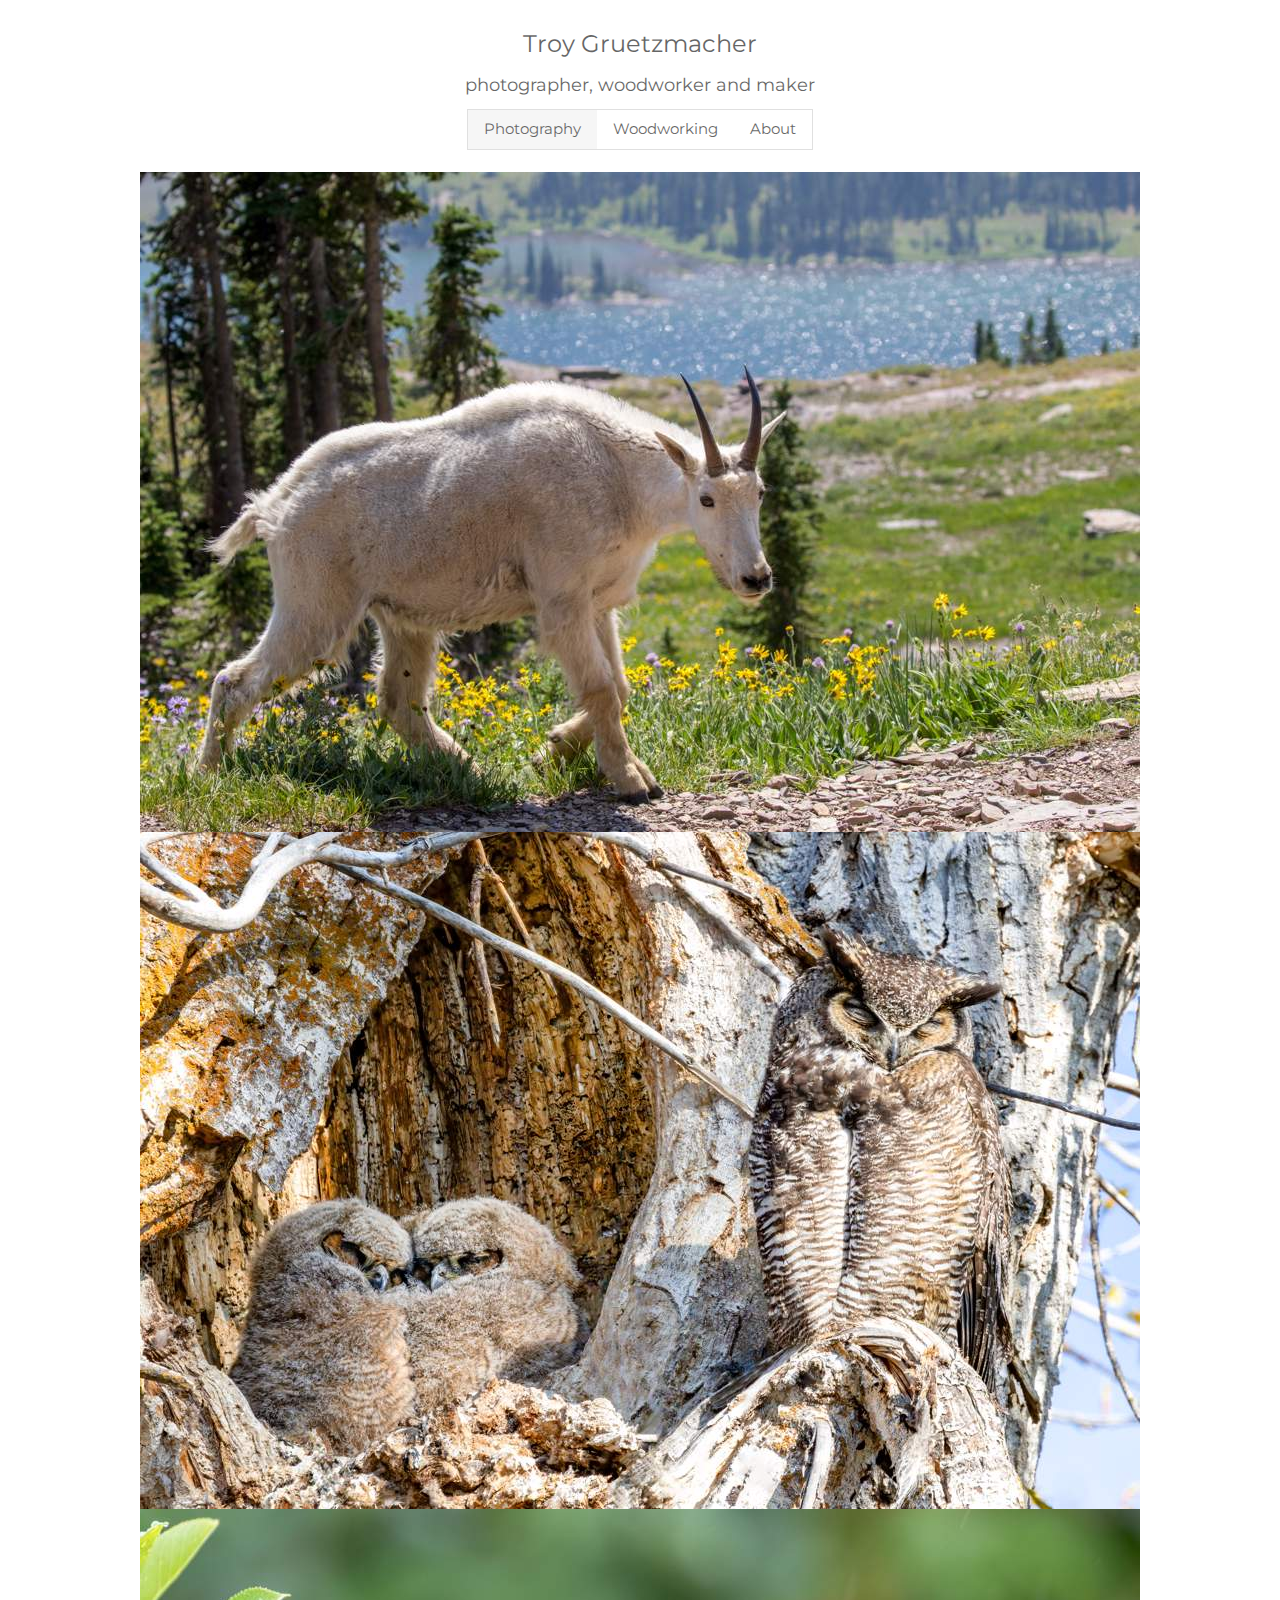
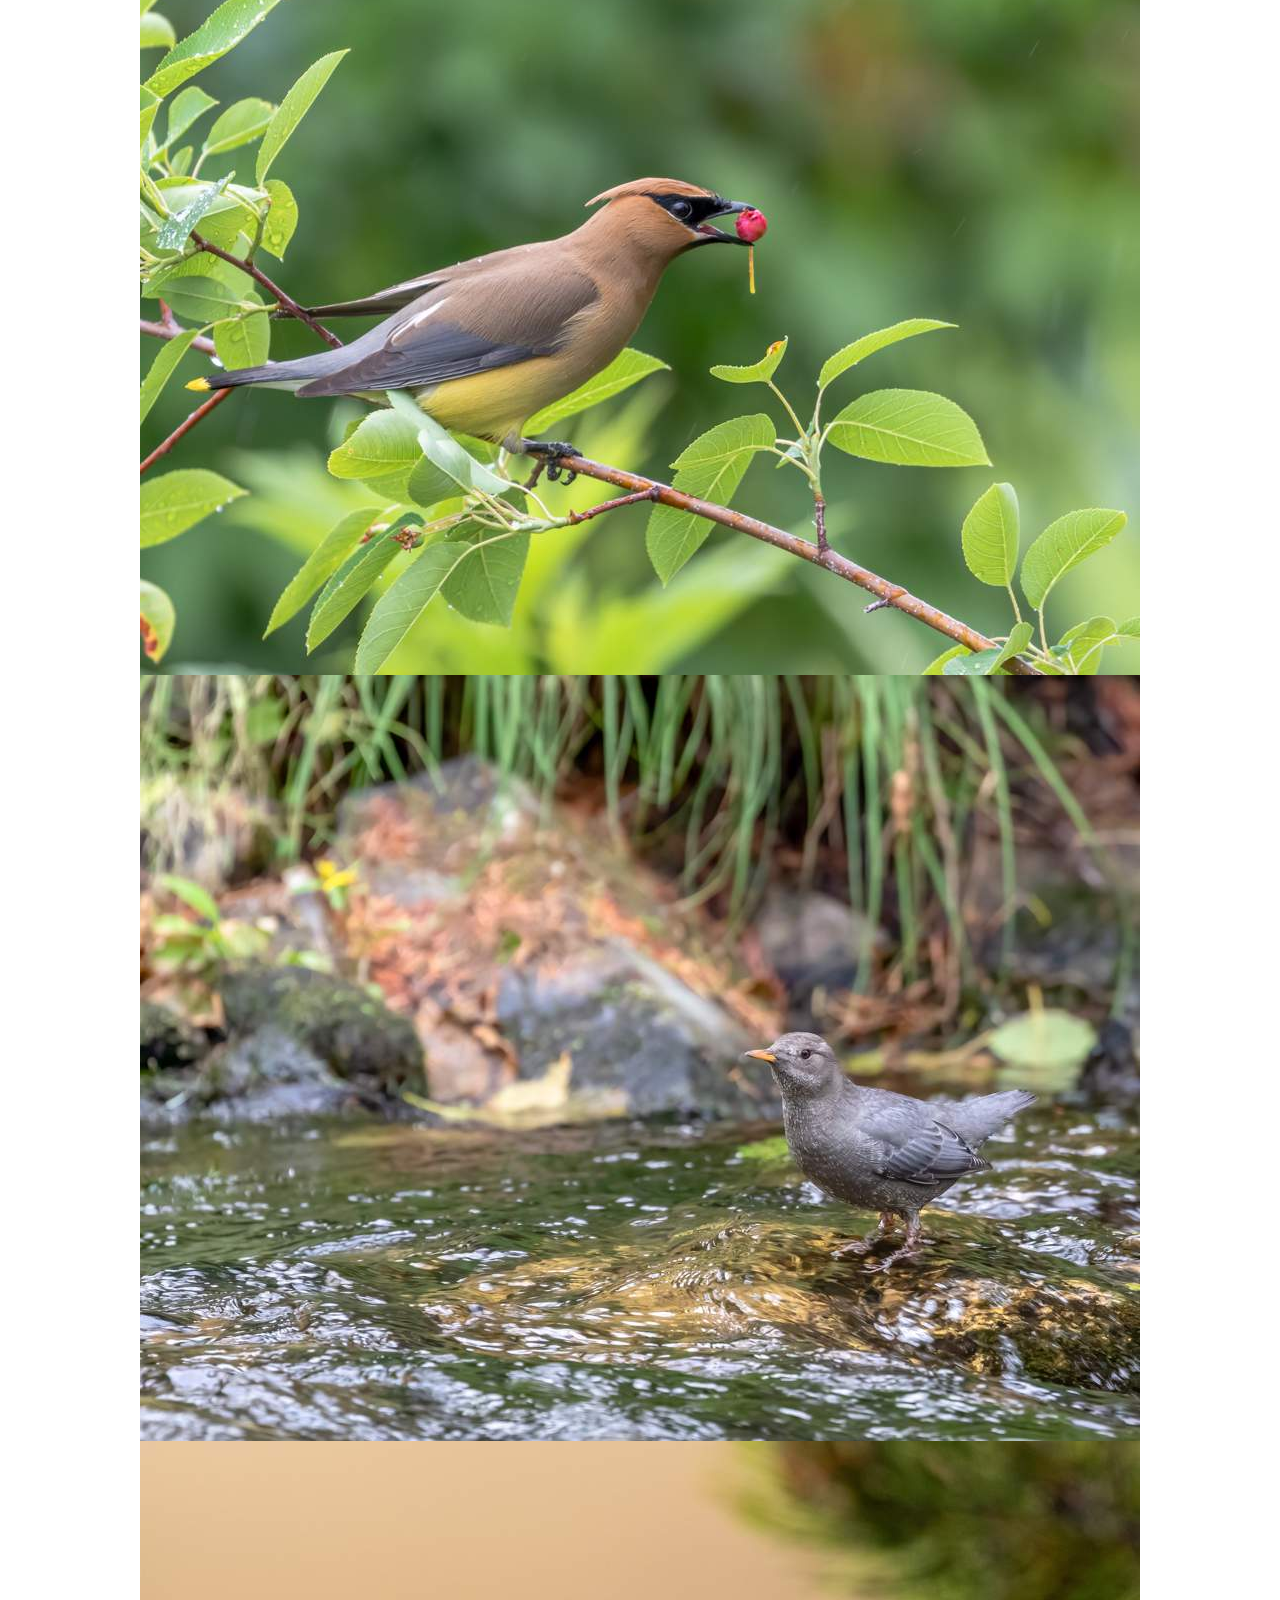
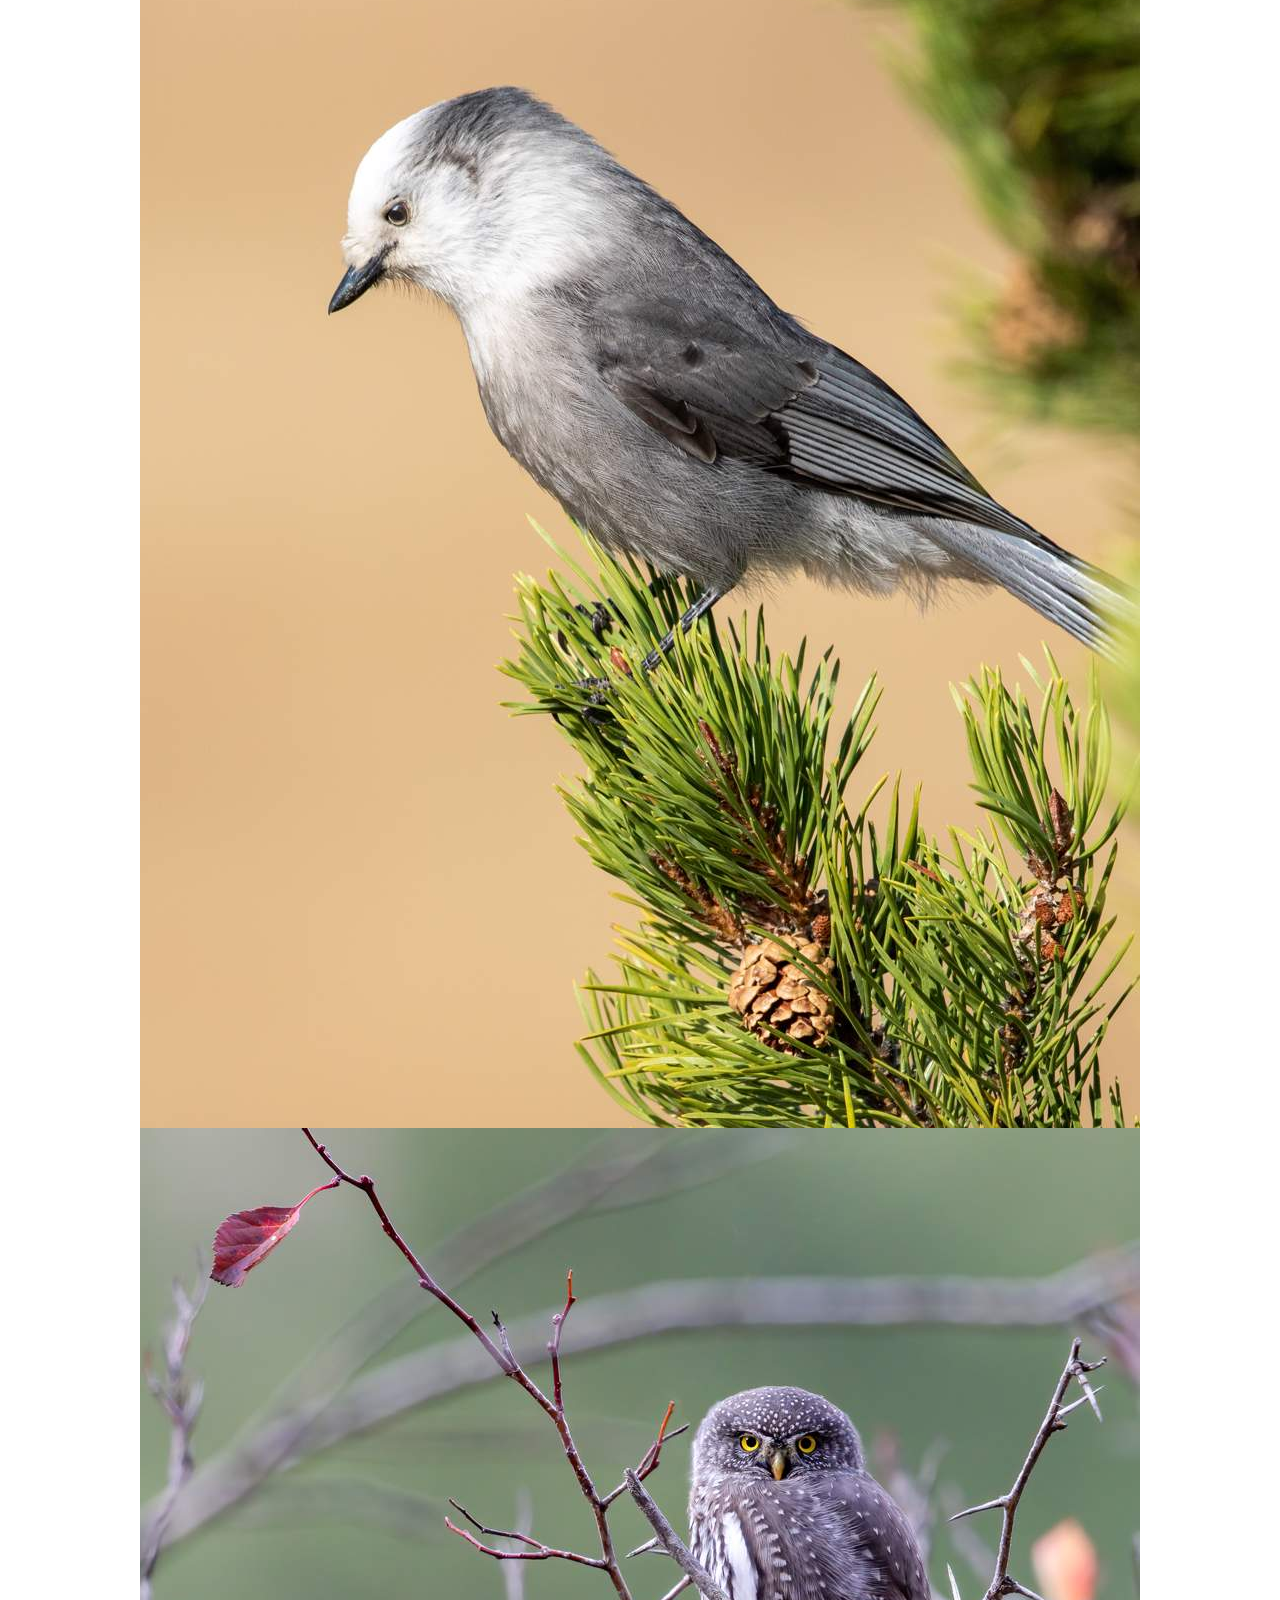
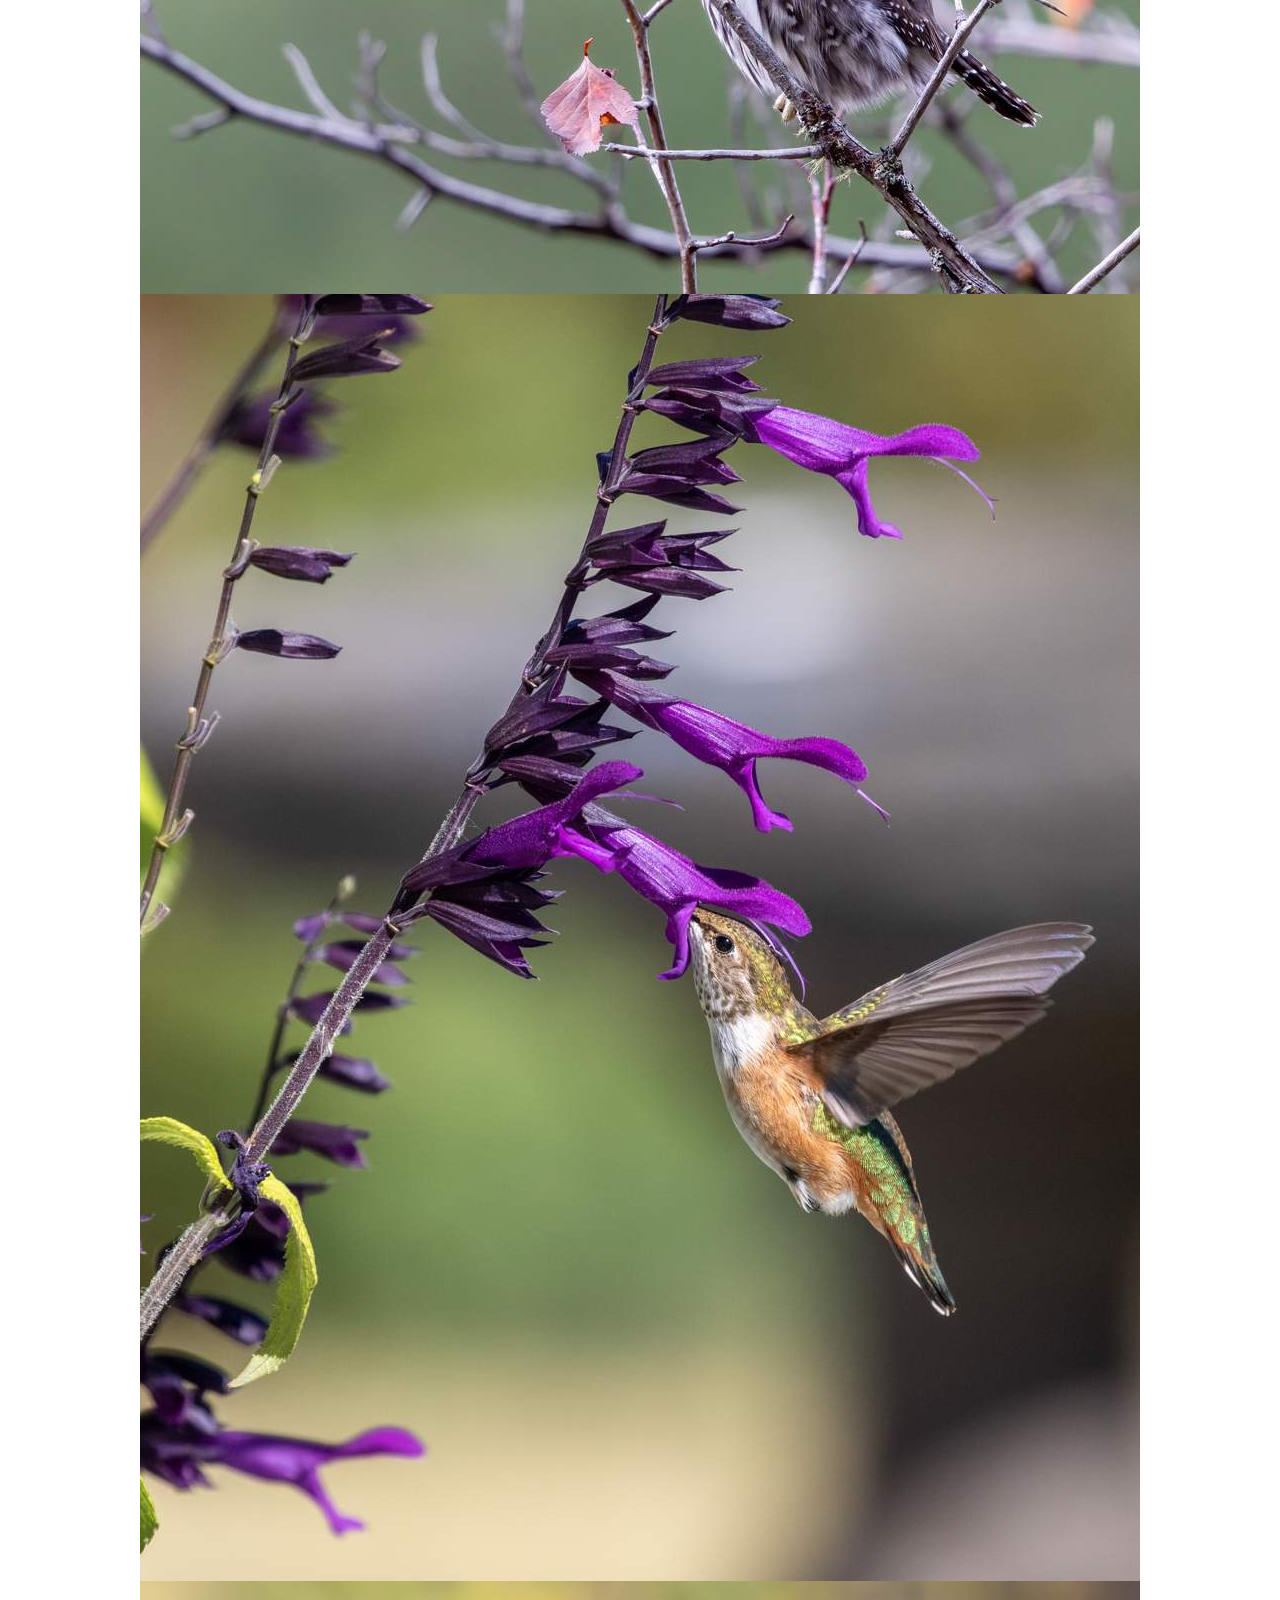
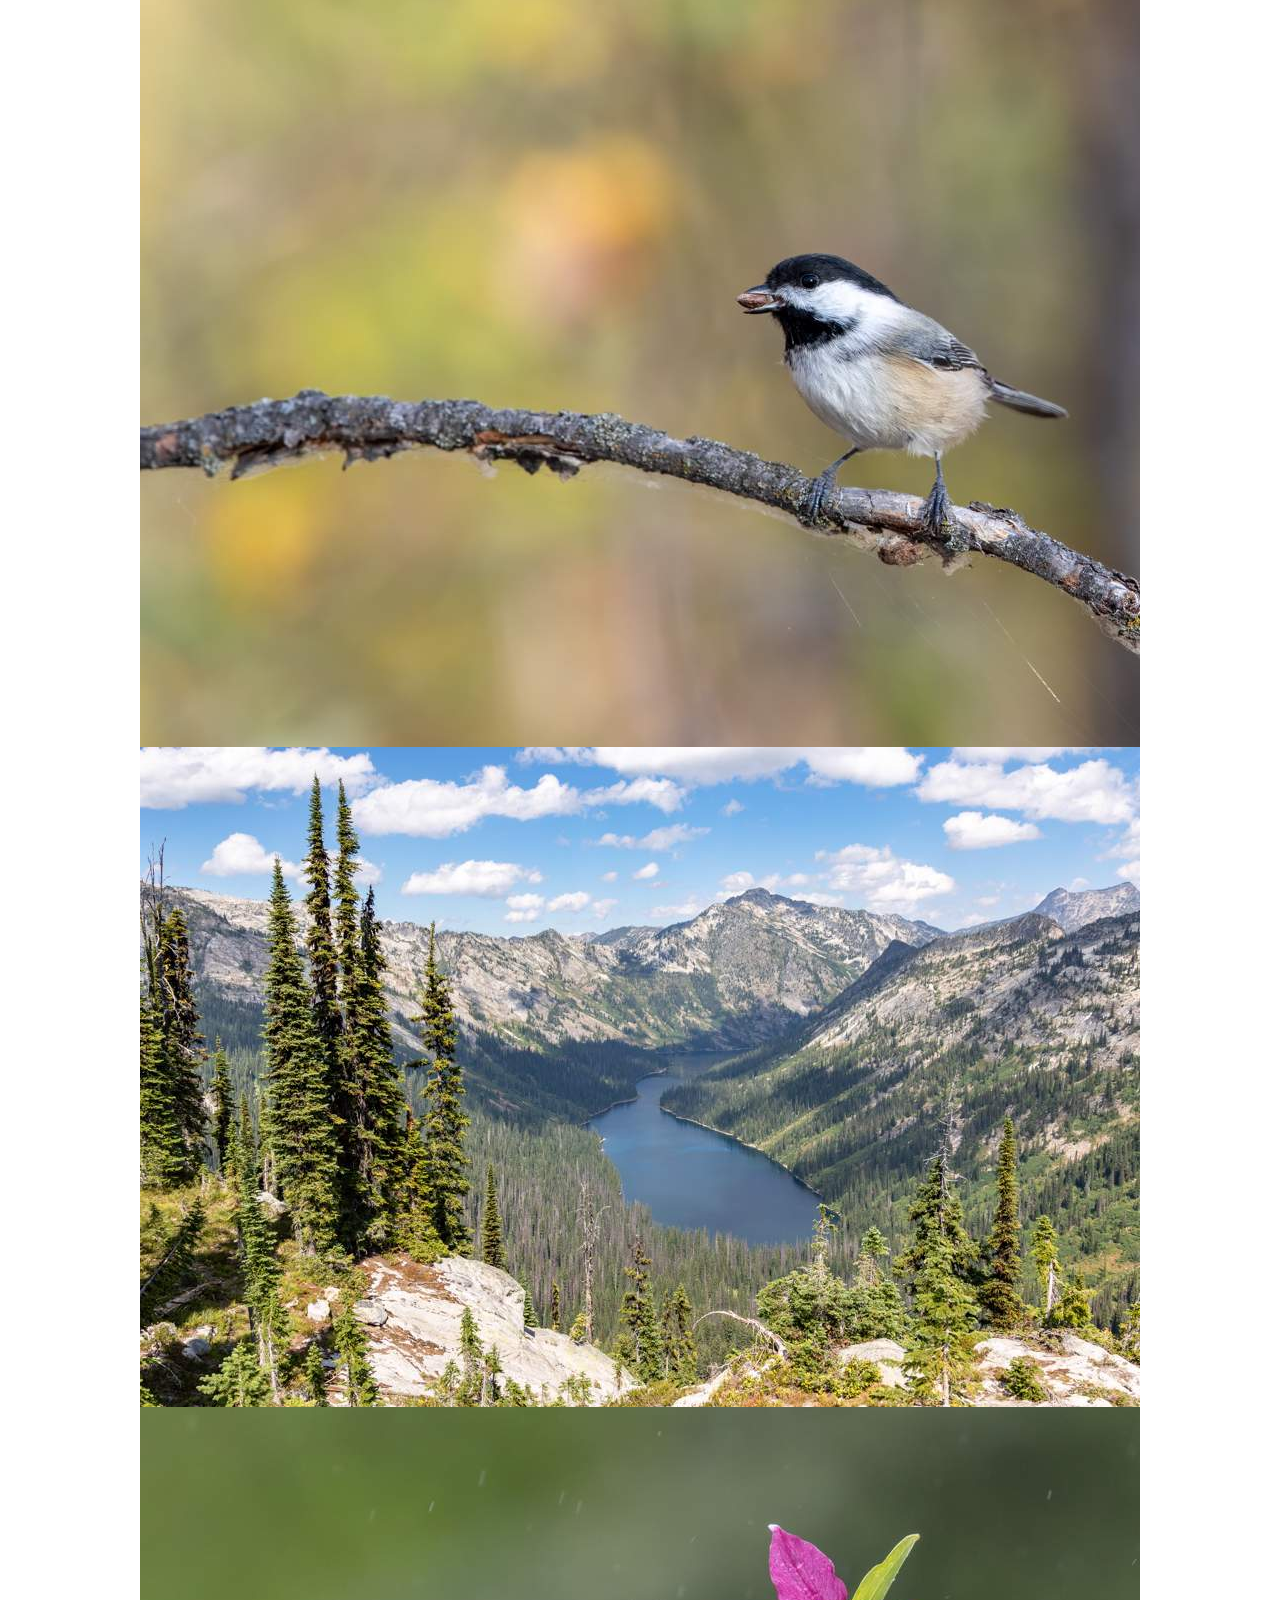
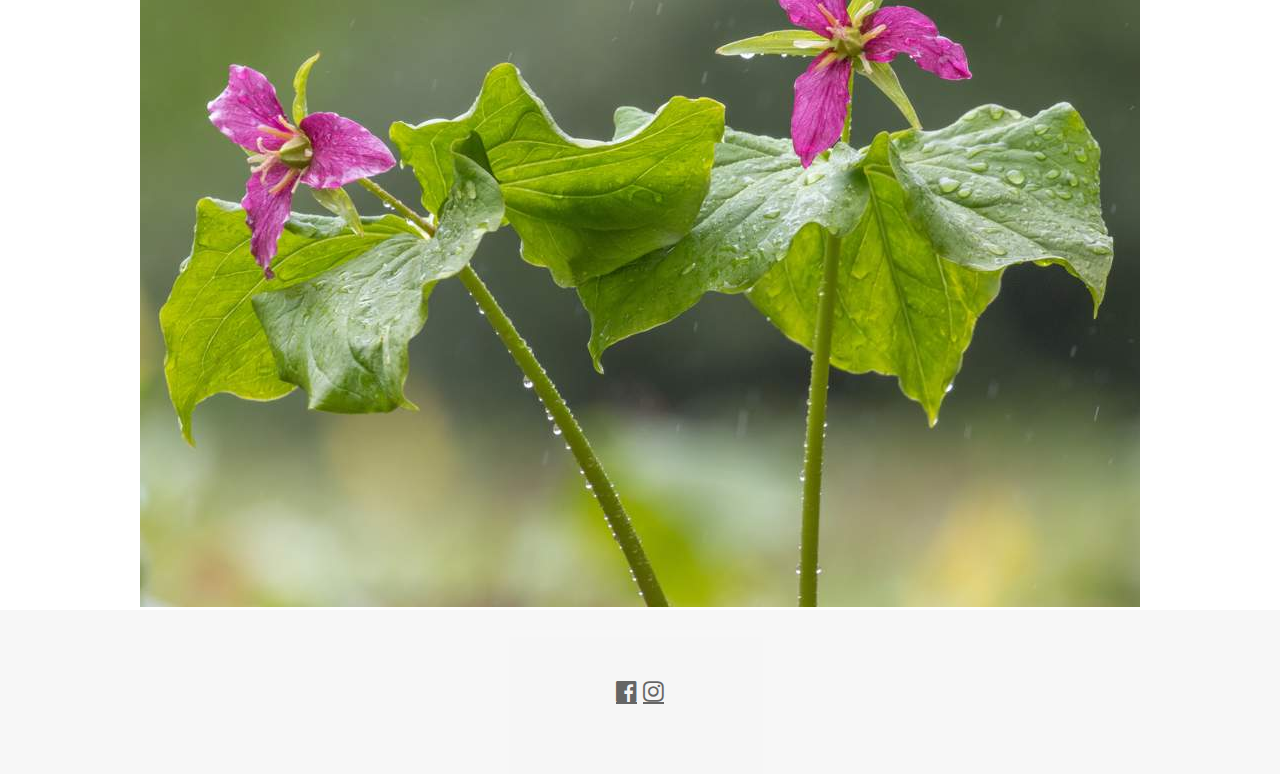
==== www/index.html @ 9f4cc762 "updated" ====
<!DOCTYPE html>
<html>
<script src="jquery-3.3.1.min.js"></script>  
<script>
    $(document).ready(function(){
        $("#header").load("header.html");
        $("#footer").load("footer.html");
    });
</script>

<div id = "header">
</div>
    
<body>

<!-- !PAGE CONTENT! -->
<div class="w3-content" style="max-width:1000px">

<div class="my-gallery" itemscope itemtype="http://schema.org/ImageGallery">
<!-- Photo Grid -->
<a href="Images\Portfolio\portfolio-1.jpg" itemprop="contentUrl" data-size="1500x1000">
 <img src="Images\Portfolio\Thumbnails\portfolio-1.jpg" itemprop="thumbnail" alt="Image description" style = "width:100% "/>
</a>
<a href="Images\Portfolio\portfolio-2.jpg" itemprop="contentUrl" data-size="1500x1026">
 <img src="Images\Portfolio\Thumbnails\portfolio-2.jpg" itemprop="thumbnail" alt="Image description" style = "width:100% "/>
</a>
<a href="Images\Portfolio\portfolio-3.jpg" itemprop="contentUrl" data-size="1500x1159">
 <img src="Images\Portfolio\Thumbnails\portfolio-3.jpg" itemprop="thumbnail" alt="Image description" style = "width:100% "/>
</a>
<a href="Images\Portfolio\portfolio-4.jpg" itemprop="contentUrl" data-size="1500x1159">
 <img src="Images\Portfolio\Thumbnails\portfolio-4.jpg" itemprop="thumbnail" alt="Image description" style = "width:100% "/>
</a>
<a href="Images\Portfolio\portfolio-5.jpg" itemprop="contentUrl" data-size="1500x1941">
 <img src="Images\Portfolio\Thumbnails\portfolio-5.jpg" itemprop="thumbnail" alt="Image description" style = "width:100% "/>
</a>
<a href="Images\Portfolio\portfolio-6.jpg" itemprop="contentUrl" data-size="1500x1159">
 <img src="Images\Portfolio\Thumbnails\portfolio-6.jpg" itemprop="thumbnail" alt="Image description" style = "width:100% "/>
</a>
<a href="Images\Portfolio\portfolio-7.jpg" itemprop="contentUrl" data-size="1500x1941">
 <img src="Images\Portfolio\Thumbnails\portfolio-7.jpg" itemprop="thumbnail" alt="Image description" style = "width:100% "/>
</a>
<a href="Images\Portfolio\portfolio-8.jpg" itemprop="contentUrl" data-size="1500x1159">
 <img src="Images\Portfolio\Thumbnails\portfolio-8.jpg" itemprop="thumbnail" alt="Image description" style = "width:100% "/>
</a>
<a href="Images\Portfolio\portfolio-9.jpg" itemprop="contentUrl" data-size="1500x1000">
 <img src="Images\Portfolio\Thumbnails\portfolio-9.jpg" itemprop="thumbnail" alt="Image description" style = "width:100% "/>
</a>
<a href="Images\Portfolio\portfolio-10.jpg" itemprop="contentUrl" data-size="1500x1200">
 <img src="Images\Portfolio\Thumbnails\portfolio-10.jpg" itemprop="thumbnail" alt="Image description" style = "width:100% "/>
</a>


</div>
<!-- Root element of PhotoSwipe. Must have class pswp. -->
<div class="pswp" tabindex="-1" role="dialog" aria-hidden="true">

    <!-- Background of PhotoSwipe. 
         It's a separate element as animating opacity is faster than rgba(). -->
    <div class="pswp__bg"></div>

    <!-- Slides wrapper with overflow:hidden. -->
    <div class="pswp__scroll-wrap">

        <!-- Container that holds slides. 
            PhotoSwipe keeps only 3 of them in the DOM to save memory.
            Don't modify these 3 pswp__item elements, data is added later on. -->
        <div class="pswp__container">
            <div class="pswp__item"></div>
            <div class="pswp__item"></div>
            <div class="pswp__item"></div>
        </div>

        <!-- Default (PhotoSwipeUI_Default) interface on top of sliding area. Can be changed. -->
        <div class="pswp__ui pswp__ui--hidden">

            <div class="pswp__top-bar">

                <!--  Controls are self-explanatory. Order can be changed. -->

                <div class="pswp__counter"></div>

                <button class="pswp__button pswp__button--close" title="Close (Esc)"></button>

                <button class="pswp__button pswp__button--fs" title="Toggle fullscreen"></button>

                <button class="pswp__button pswp__button--zoom" title="Zoom in/out"></button>

                <!-- Preloader demo https://codepen.io/dimsemenov/pen/yyBWoR -->
                <!-- element will get class pswp__preloader--active when preloader is running -->
                <div class="pswp__preloader">
                    <div class="pswp__preloader__icn">
                      <div class="pswp__preloader__cut">
                        <div class="pswp__preloader__donut"></div>
                      </div>
                    </div>
                </div>
            </div>

            <div class="pswp__share-modal pswp__share-modal--hidden pswp__single-tap">
                <div class="pswp__share-tooltip"></div> 
            </div>

            <button class="pswp__button pswp__button--arrow--left" title="Previous (arrow left)">
            </button>

            <button class="pswp__button pswp__button--arrow--right" title="Next (arrow right)">
            </button>

            <div class="pswp__caption">
                <div class="pswp__caption__center"></div>
            </div>

        </div>

    </div>

</div>

<!-- End Page Content -->
</div>
<script src="photoswipe.js"></script>  

<!-- Footer -->
<div id="footer">
</div>


</body>
</html>
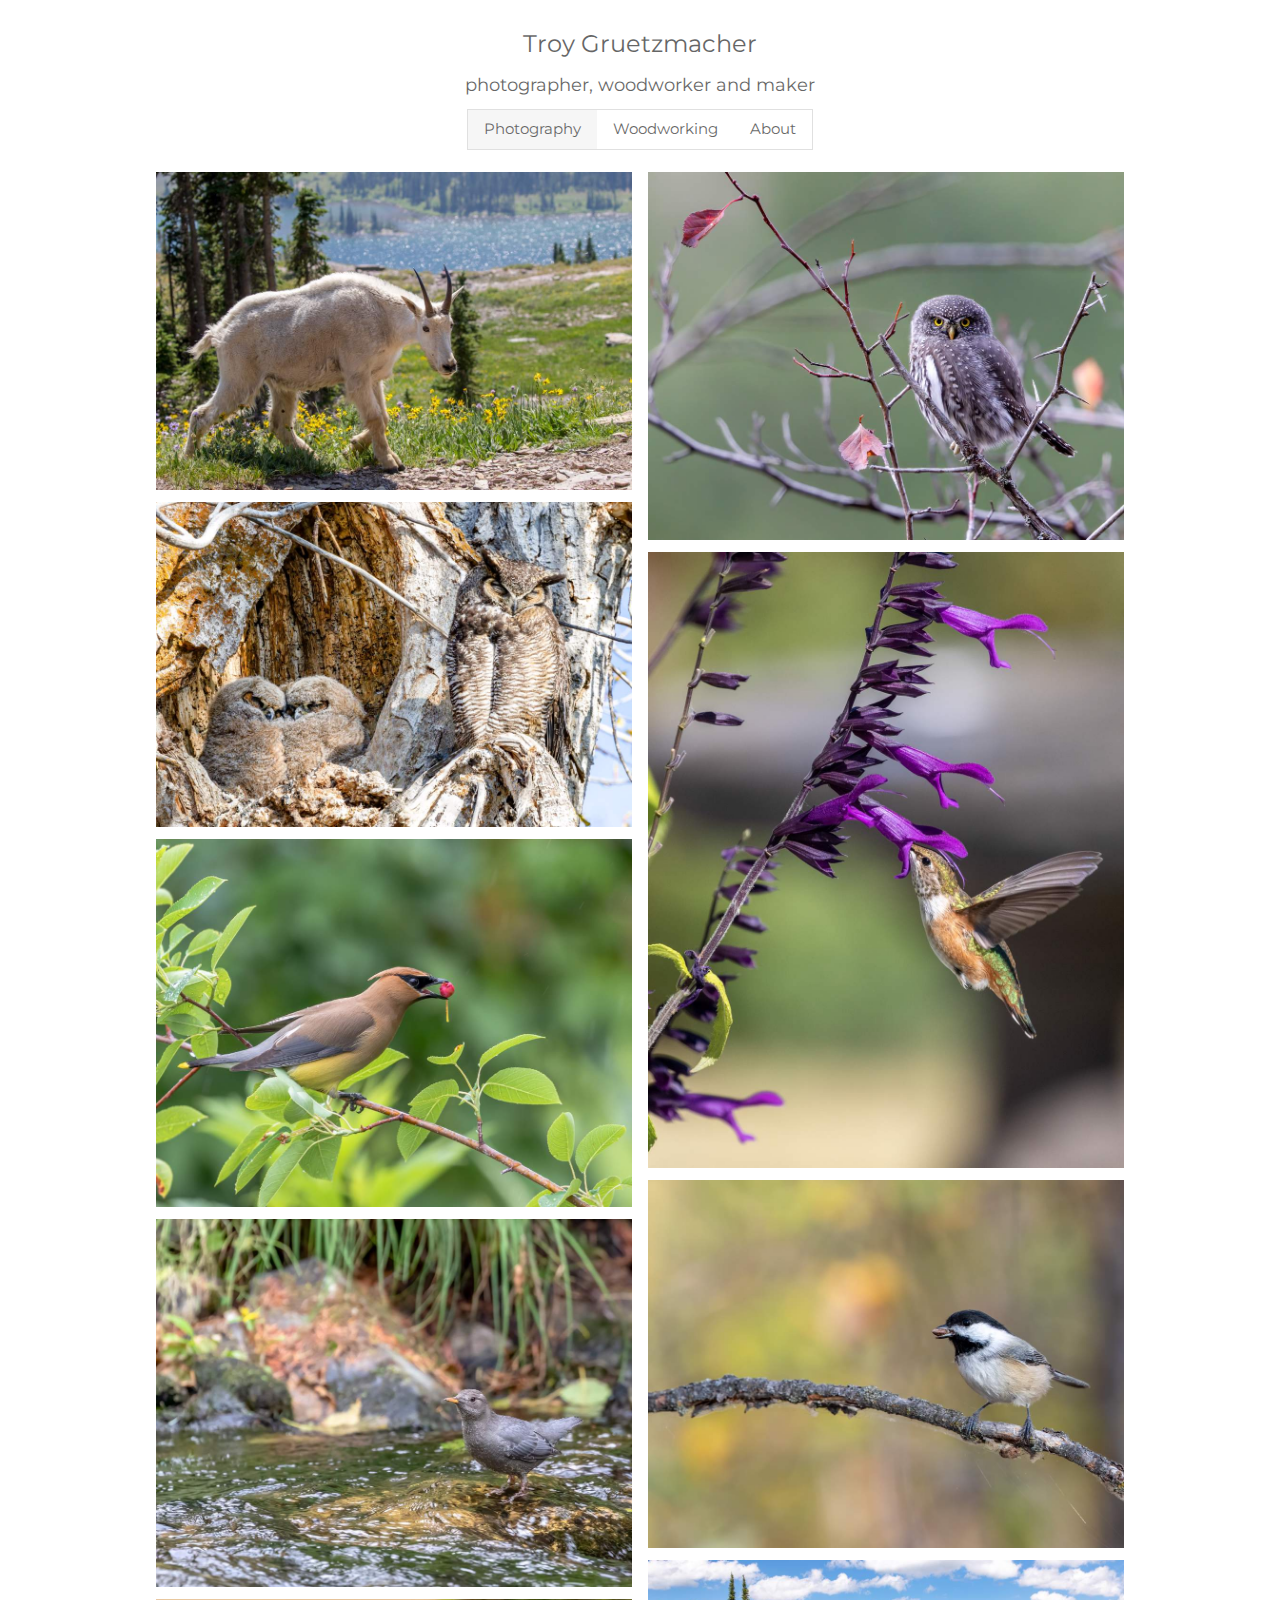
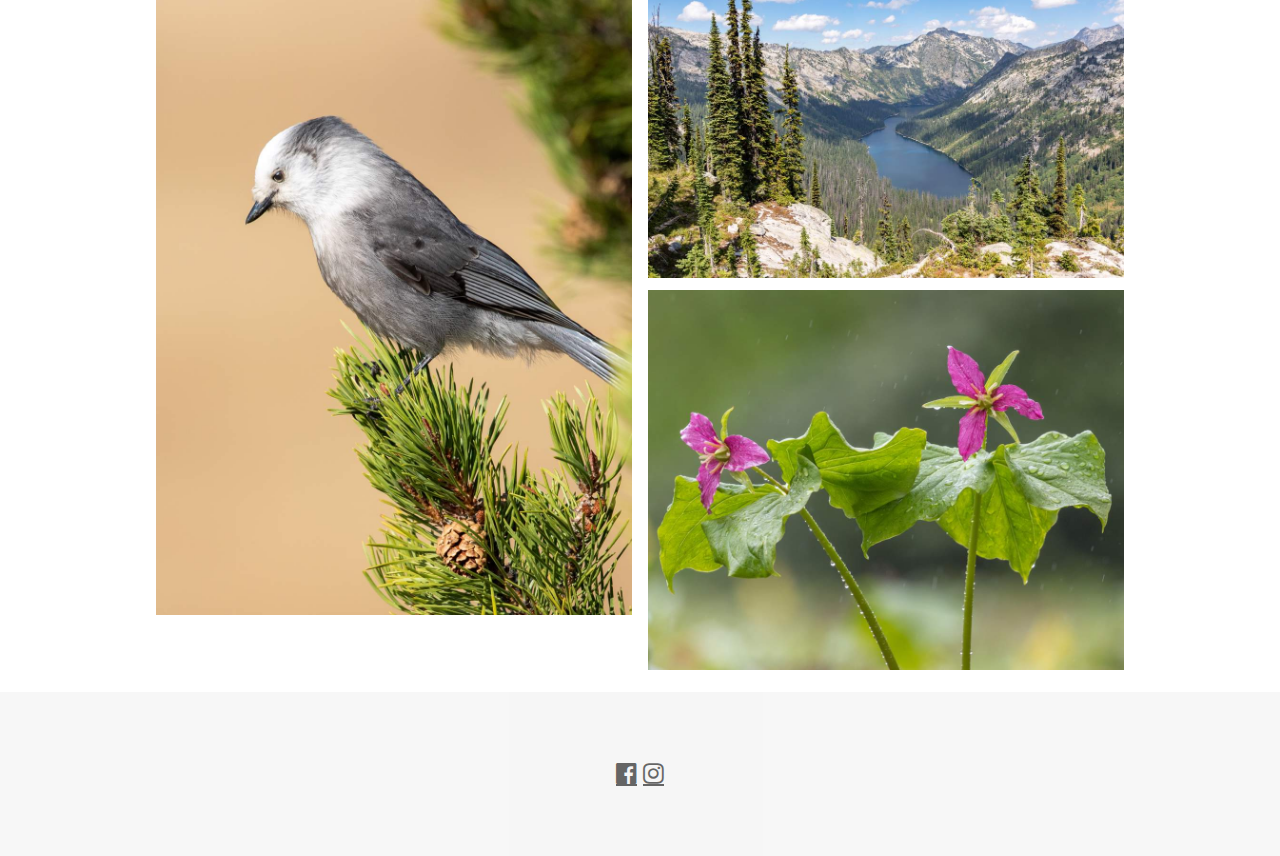
==== commit 7266d503: "added padding and columns" ====
--- a/www/index.html
+++ b/www/index.html
@@ -16,14 +16,16 @@
 <!-- !PAGE CONTENT! -->
 <div class="w3-content" style="max-width:1000px">
 
-<div class="my-gallery" itemscope itemtype="http://schema.org/ImageGallery">
+<div class="my-gallery w3-row w3-row-padding" itemscope itemtype="http://schema.org/ImageGallery">
 <!-- Photo Grid -->
+<div class="w3-half">
 <a href="Images\Portfolio\portfolio-1.jpg" itemprop="contentUrl" data-size="1500x1000">
  <img src="Images\Portfolio\Thumbnails\portfolio-1.jpg" itemprop="thumbnail" alt="Image description" style = "width:100% "/>
 </a>
 <a href="Images\Portfolio\portfolio-2.jpg" itemprop="contentUrl" data-size="1500x1026">
  <img src="Images\Portfolio\Thumbnails\portfolio-2.jpg" itemprop="thumbnail" alt="Image description" style = "width:100% "/>
 </a>
+
 <a href="Images\Portfolio\portfolio-3.jpg" itemprop="contentUrl" data-size="1500x1159">
  <img src="Images\Portfolio\Thumbnails\portfolio-3.jpg" itemprop="thumbnail" alt="Image description" style = "width:100% "/>
 </a>
@@ -33,6 +35,8 @@
 <a href="Images\Portfolio\portfolio-5.jpg" itemprop="contentUrl" data-size="1500x1941">
  <img src="Images\Portfolio\Thumbnails\portfolio-5.jpg" itemprop="thumbnail" alt="Image description" style = "width:100% "/>
 </a>
+</div>
+<div class="w3-half">
 <a href="Images\Portfolio\portfolio-6.jpg" itemprop="contentUrl" data-size="1500x1159">
  <img src="Images\Portfolio\Thumbnails\portfolio-6.jpg" itemprop="thumbnail" alt="Image description" style = "width:100% "/>
 </a>
@@ -48,6 +52,7 @@
 <a href="Images\Portfolio\portfolio-10.jpg" itemprop="contentUrl" data-size="1500x1200">
  <img src="Images\Portfolio\Thumbnails\portfolio-10.jpg" itemprop="thumbnail" alt="Image description" style = "width:100% "/>
 </a>
+</div>
 
 
 </div>
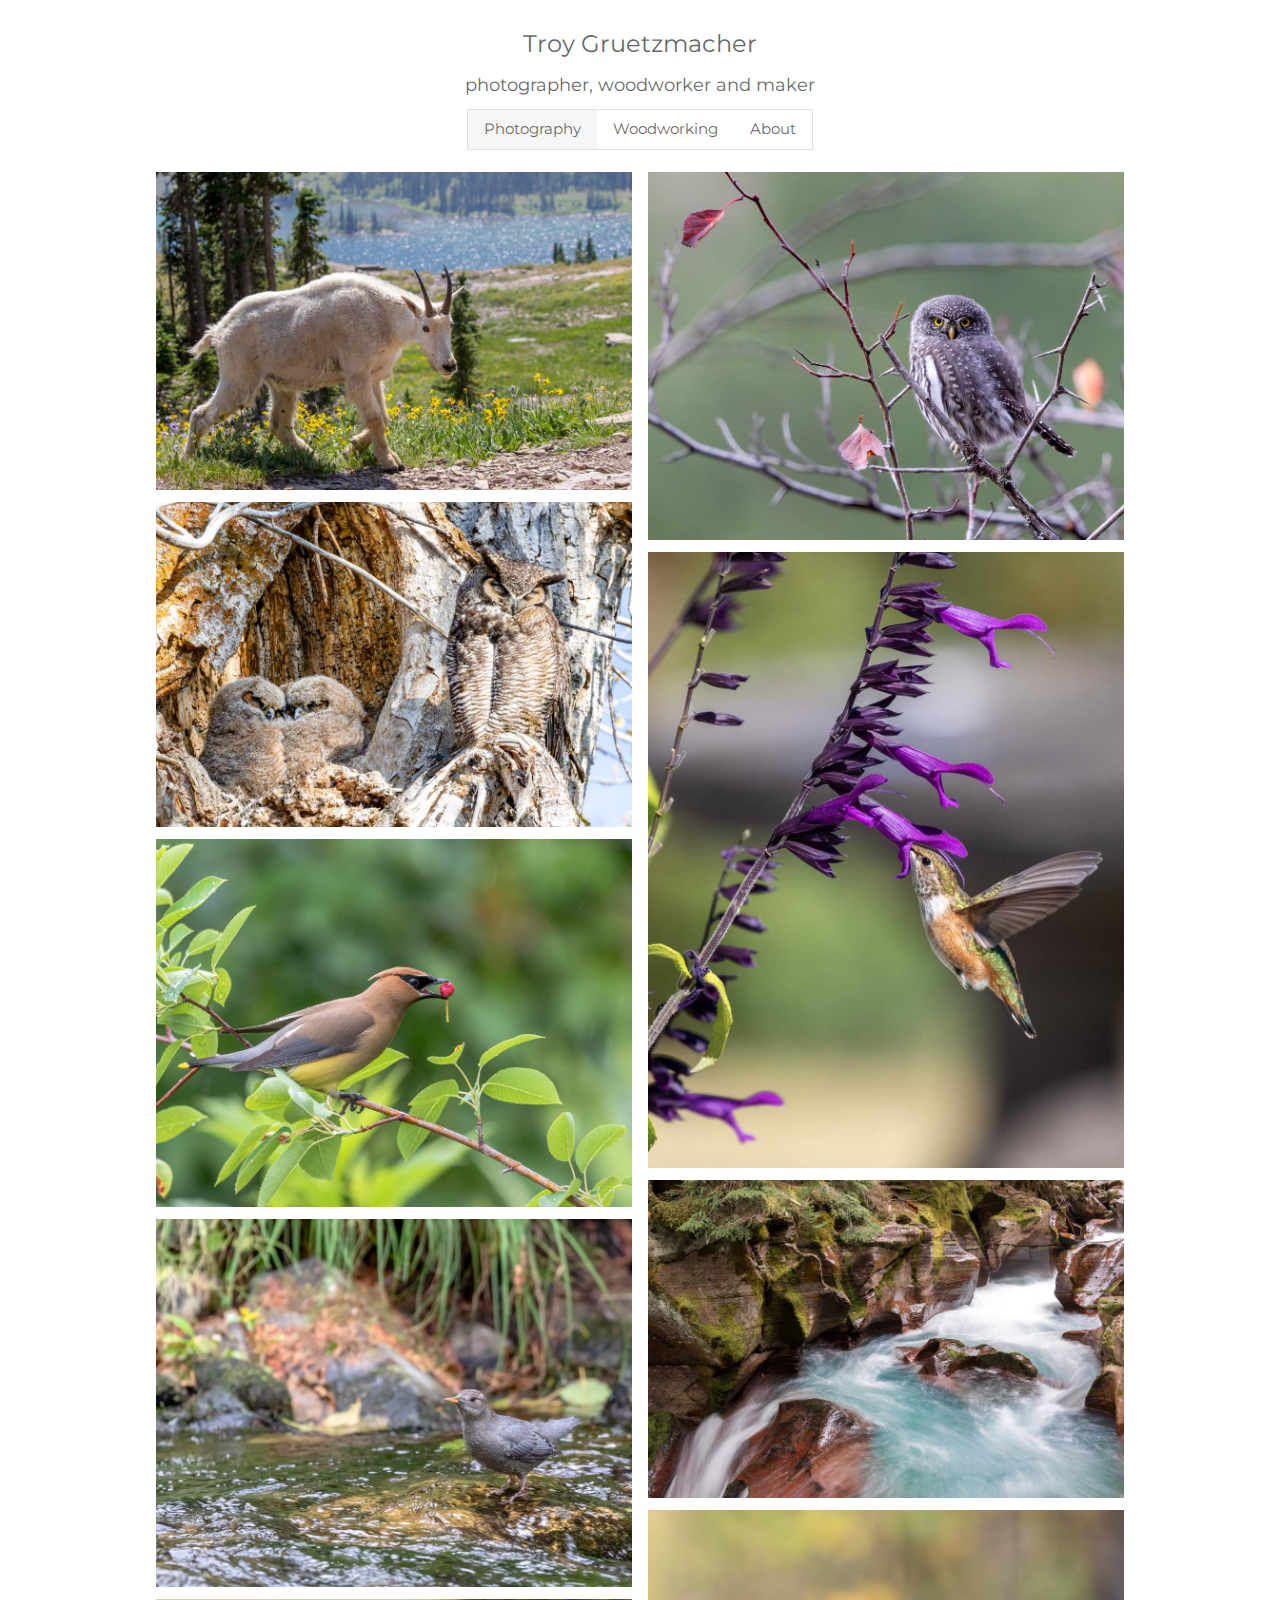
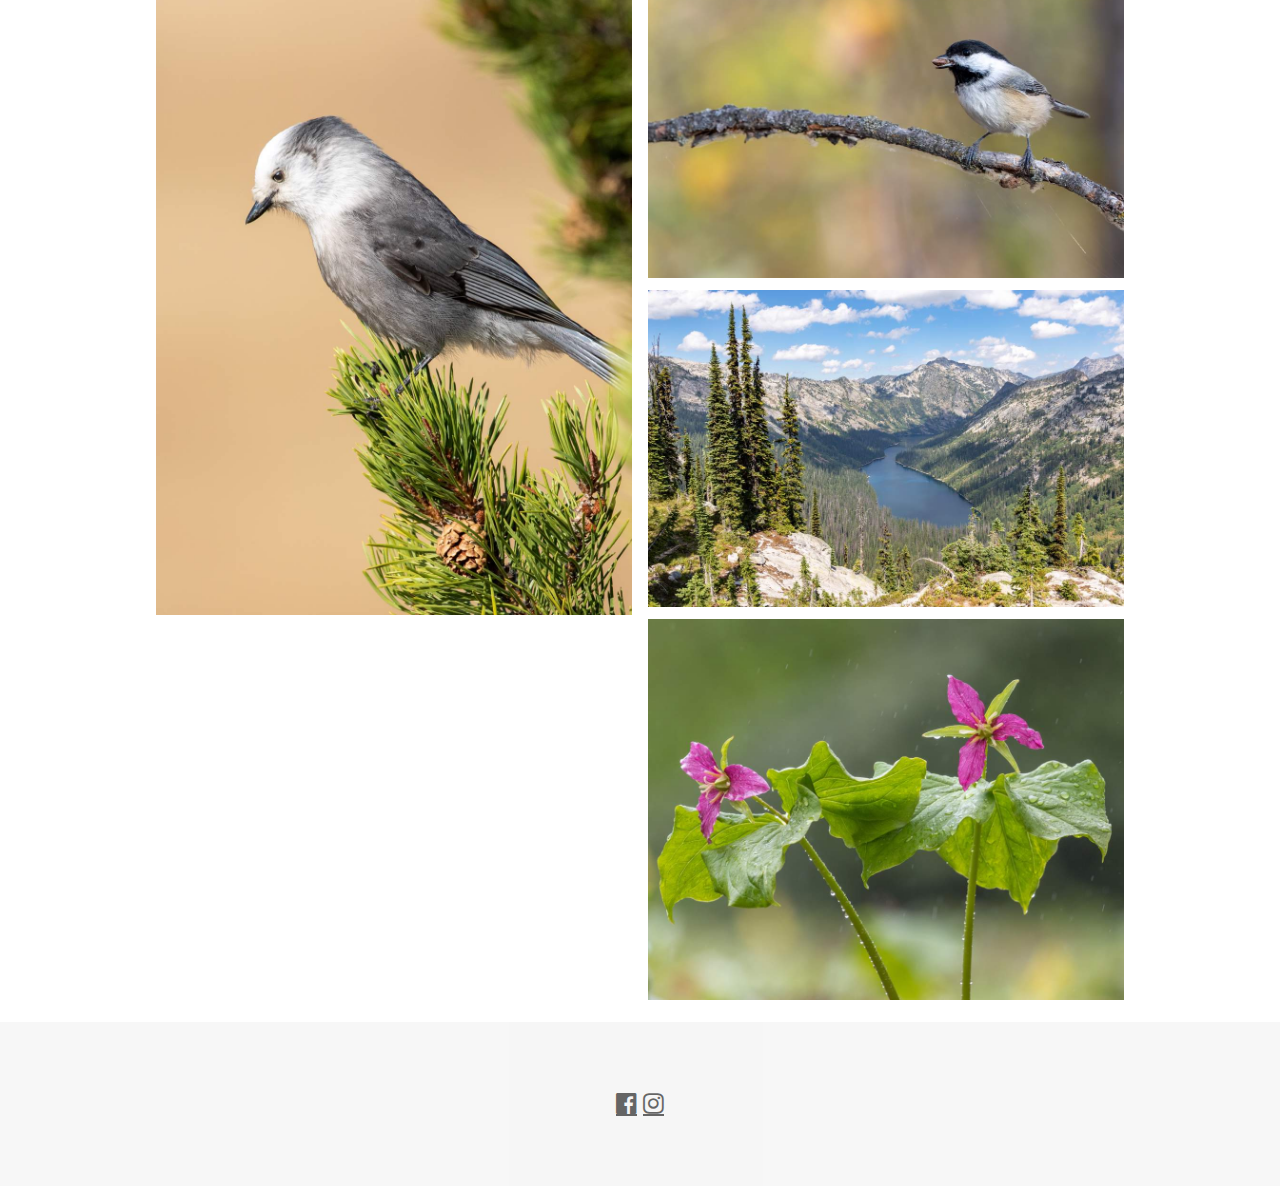
==== commit b1a49b20: "new photo" ====
--- a/www/index.html
+++ b/www/index.html
@@ -1,16 +1,49 @@
 <!DOCTYPE html>
 <html>
-<script src="jquery-3.3.1.min.js"></script>  
+<!--header-->
+<title>Troy Gruetzmacher Portfolio</title>
+<meta charset="UTF-8">
+<meta name="viewport" content="width=device-width, initial-scale=.75">
+<link rel="stylesheet" href="https://www.w3schools.com/w3css/4/w3.css">
+<link rel="stylesheet" href="https://fonts.googleapis.com/css?family=Montserrat">
+<link rel="stylesheet" href="https://cdnjs.cloudflare.com/ajax/libs/font-awesome/4.7.0/css/font-awesome.min.css">
+<script src="jquery-3.3.1.min.js"></script>
+<link rel="stylesheet" href="style.css">  
+
+<!-- Core CSS file -->
+<link rel="stylesheet" href="photoswipe/photoswipe.css"> 
+
+<!-- Skin CSS file (styling of UI - buttons, caption, etc.)
+     In the folder of skin CSS file there are also:
+     - .png and .svg icons sprite, 
+     - preloader.gif (for browsers that do not support CSS animations) -->
+<link rel="stylesheet" href="photoswipe/default-skin/default-skin.css"> 
+
+<!-- Core JS file -->
+<script src="photoswipe/photoswipe.min.js"></script> 
+
+<!-- UI JS file -->
+<script src="photoswipe/photoswipe-ui-default.min.js"></script> 
+
+
+<header class="w3-panel w3-center w3-opacity" style="padding:10 20px">
+ 
+  <h1 class="w3-xlarge">Troy Gruetzmacher</h1>
+  <h1 class="w3-large">photographer, woodworker and maker</h1>
+  
+  <div class="w3-padding-20">
+    <div class="w3-bar w3-border">
+      <a id="indexNav" href="index.html" class="w3-bar-item w3-button">Photography</a>
+      <a id="woodworkingNav" href="woodworking.html" class="w3-bar-item w3-button">Woodworking</a>
+      <a id="aboutNav" href="about.html" class="w3-bar-item w3-button">About</a>
+    </div>
+  </div>
+</header>
 <script>
     $(document).ready(function(){
-        $("#header").load("header.html");
-        $("#footer").load("footer.html");
+       $("#indexNav").addClass("w3-light-grey"); 
     });
 </script>
-
-<div id = "header">
-</div>
-    
 <body>
 
 <!-- !PAGE CONTENT! -->
@@ -25,7 +58,6 @@
 <a href="Images\Portfolio\portfolio-2.jpg" itemprop="contentUrl" data-size="1500x1026">
  <img src="Images\Portfolio\Thumbnails\portfolio-2.jpg" itemprop="thumbnail" alt="Image description" style = "width:100% "/>
 </a>
-
 <a href="Images\Portfolio\portfolio-3.jpg" itemprop="contentUrl" data-size="1500x1159">
  <img src="Images\Portfolio\Thumbnails\portfolio-3.jpg" itemprop="thumbnail" alt="Image description" style = "width:100% "/>
 </a>
@@ -43,14 +75,17 @@
 <a href="Images\Portfolio\portfolio-7.jpg" itemprop="contentUrl" data-size="1500x1941">
  <img src="Images\Portfolio\Thumbnails\portfolio-7.jpg" itemprop="thumbnail" alt="Image description" style = "width:100% "/>
 </a>
-<a href="Images\Portfolio\portfolio-8.jpg" itemprop="contentUrl" data-size="1500x1159">
+<a href="Images\Portfolio\portfolio-8.jpg" itemprop="contentUrl" data-size="1500x1000">
  <img src="Images\Portfolio\Thumbnails\portfolio-8.jpg" itemprop="thumbnail" alt="Image description" style = "width:100% "/>
 </a>
-<a href="Images\Portfolio\portfolio-9.jpg" itemprop="contentUrl" data-size="1500x1000">
+<a href="Images\Portfolio\portfolio-9.jpg" itemprop="contentUrl" data-size="1500x1159">
  <img src="Images\Portfolio\Thumbnails\portfolio-9.jpg" itemprop="thumbnail" alt="Image description" style = "width:100% "/>
 </a>
-<a href="Images\Portfolio\portfolio-10.jpg" itemprop="contentUrl" data-size="1500x1200">
+<a href="Images\Portfolio\portfolio-10.jpg" itemprop="contentUrl" data-size="1500x1000">
  <img src="Images\Portfolio\Thumbnails\portfolio-10.jpg" itemprop="thumbnail" alt="Image description" style = "width:100% "/>
+</a>
+<a href="Images\Portfolio\portfolio-11.jpg" itemprop="contentUrl" data-size="1500x1200">
+ <img src="Images\Portfolio\Thumbnails\portfolio-11.jpg" itemprop="thumbnail" alt="Image description" style = "width:100% "/>
 </a>
 </div>
 
@@ -125,10 +160,13 @@
 </div>
 <script src="photoswipe.js"></script>  
 
-<!-- Footer -->
-<div id="footer">
-</div>
+<!--footer-->
+<footer class="w3-container w3-padding-64 w3-light-grey w3-center w3-opacity w3-xlarge" style="margin-top:10px"> 
+  <a href="https://www.facebook.com/troygruetzmacher" class="fa fa-facebook-official w3-hover-opacity"></a>
+  <a href="https://www.instagram.com/tgruetzm/" class="fa fa-instagram w3-hover-opacity"></a>
+</footer>
 
 
 </body>
 </html>
+
--- a/www/style.css
+++ b/www/style.css
@@ -0,0 +1,11 @@
+body,h1 {font-family: "Montserrat", sans-serif}
+img {margin-bottom: -7px}
+.w3-row-padding img {margin-bottom: 12px}
+
+/* Medium devices (landscape tablets, 768px and up) */
+
+.my-gallery {
+}
+.my-gallery figcaption {
+  display: none;
+}--- a/www/photoswipe/photoswipe.css
+++ b/www/photoswipe/photoswipe.css
@@ -0,0 +1,179 @@
+/*! PhotoSwipe main CSS by Dmitry Semenov | photoswipe.com | MIT license */
+/*
+	Styles for basic PhotoSwipe functionality (sliding area, open/close transitions)
+*/
+/* pswp = photoswipe */
+.pswp {
+  display: none;
+  position: absolute;
+  width: 100%;
+  height: 100%;
+  left: 0;
+  top: 0;
+  overflow: hidden;
+  -ms-touch-action: none;
+  touch-action: none;
+  z-index: 1500;
+  -webkit-text-size-adjust: 100%;
+  /* create separate layer, to avoid paint on window.onscroll in webkit/blink */
+  -webkit-backface-visibility: hidden;
+  outline: none; }
+  .pswp * {
+    -webkit-box-sizing: border-box;
+            box-sizing: border-box; }
+  .pswp img {
+    max-width: none; }
+
+/* style is added when JS option showHideOpacity is set to true */
+.pswp--animate_opacity {
+  /* 0.001, because opacity:0 doesn't trigger Paint action, which causes lag at start of transition */
+  opacity: 0.001;
+  will-change: opacity;
+  /* for open/close transition */
+  -webkit-transition: opacity 333ms cubic-bezier(0.4, 0, 0.22, 1);
+          transition: opacity 333ms cubic-bezier(0.4, 0, 0.22, 1); }
+
+.pswp--open {
+  display: block; }
+
+.pswp--zoom-allowed .pswp__img {
+  /* autoprefixer: off */
+  cursor: -webkit-zoom-in;
+  cursor: -moz-zoom-in;
+  cursor: zoom-in; }
+
+.pswp--zoomed-in .pswp__img {
+  /* autoprefixer: off */
+  cursor: -webkit-grab;
+  cursor: -moz-grab;
+  cursor: grab; }
+
+.pswp--dragging .pswp__img {
+  /* autoprefixer: off */
+  cursor: -webkit-grabbing;
+  cursor: -moz-grabbing;
+  cursor: grabbing; }
+
+/*
+	Background is added as a separate element.
+	As animating opacity is much faster than animating rgba() background-color.
+*/
+.pswp__bg {
+  position: absolute;
+  left: 0;
+  top: 0;
+  width: 100%;
+  height: 100%;
+  background: #000;
+  opacity: 0;
+  -webkit-transform: translateZ(0);
+          transform: translateZ(0);
+  -webkit-backface-visibility: hidden;
+  will-change: opacity; }
+
+.pswp__scroll-wrap {
+  position: absolute;
+  left: 0;
+  top: 0;
+  width: 100%;
+  height: 100%;
+  overflow: hidden; }
+
+.pswp__container,
+.pswp__zoom-wrap {
+  -ms-touch-action: none;
+  touch-action: none;
+  position: absolute;
+  left: 0;
+  right: 0;
+  top: 0;
+  bottom: 0; }
+
+/* Prevent selection and tap highlights */
+.pswp__container,
+.pswp__img {
+  -webkit-user-select: none;
+  -moz-user-select: none;
+  -ms-user-select: none;
+      user-select: none;
+  -webkit-tap-highlight-color: transparent;
+  -webkit-touch-callout: none; }
+
+.pswp__zoom-wrap {
+  position: absolute;
+  width: 100%;
+  -webkit-transform-origin: left top;
+  -ms-transform-origin: left top;
+  transform-origin: left top;
+  /* for open/close transition */
+  -webkit-transition: -webkit-transform 333ms cubic-bezier(0.4, 0, 0.22, 1);
+          transition: transform 333ms cubic-bezier(0.4, 0, 0.22, 1); }
+
+.pswp__bg {
+  will-change: opacity;
+  /* for open/close transition */
+  -webkit-transition: opacity 333ms cubic-bezier(0.4, 0, 0.22, 1);
+          transition: opacity 333ms cubic-bezier(0.4, 0, 0.22, 1); }
+
+.pswp--animated-in .pswp__bg,
+.pswp--animated-in .pswp__zoom-wrap {
+  -webkit-transition: none;
+  transition: none; }
+
+.pswp__container,
+.pswp__zoom-wrap {
+  -webkit-backface-visibility: hidden; }
+
+.pswp__item {
+  position: absolute;
+  left: 0;
+  right: 0;
+  top: 0;
+  bottom: 0;
+  overflow: hidden; }
+
+.pswp__img {
+  position: absolute;
+  width: auto;
+  height: auto;
+  top: 0;
+  left: 0; }
+
+/*
+	stretched thumbnail or div placeholder element (see below)
+	style is added to avoid flickering in webkit/blink when layers overlap
+*/
+.pswp__img--placeholder {
+  -webkit-backface-visibility: hidden; }
+
+/*
+	div element that matches size of large image
+	large image loads on top of it
+*/
+.pswp__img--placeholder--blank {
+  background: #222; }
+
+.pswp--ie .pswp__img {
+  width: 100% !important;
+  height: auto !important;
+  left: 0;
+  top: 0; }
+
+/*
+	Error message appears when image is not loaded
+	(JS option errorMsg controls markup)
+*/
+.pswp__error-msg {
+  position: absolute;
+  left: 0;
+  top: 50%;
+  width: 100%;
+  text-align: center;
+  font-size: 14px;
+  line-height: 16px;
+  margin-top: -8px;
+  color: #CCC; }
+
+.pswp__error-msg a {
+  color: #CCC;
+  text-decoration: underline; }
--- a/www/photoswipe/default-skin/default-skin.css
+++ b/www/photoswipe/default-skin/default-skin.css
@@ -0,0 +1,482 @@
+/*! PhotoSwipe Default UI CSS by Dmitry Semenov | photoswipe.com | MIT license */
+/*
+
+	Contents:
+
+	1. Buttons
+	2. Share modal and links
+	3. Index indicator ("1 of X" counter)
+	4. Caption
+	5. Loading indicator
+	6. Additional styles (root element, top bar, idle state, hidden state, etc.)
+
+*/
+/*
+	
+	1. Buttons
+
+ */
+/* <button> css reset */
+.pswp__button {
+  width: 44px;
+  height: 44px;
+  position: relative;
+  background: none;
+  cursor: pointer;
+  overflow: visible;
+  -webkit-appearance: none;
+  display: block;
+  border: 0;
+  padding: 0;
+  margin: 0;
+  float: right;
+  opacity: 0.75;
+  -webkit-transition: opacity 0.2s;
+          transition: opacity 0.2s;
+  -webkit-box-shadow: none;
+          box-shadow: none; }
+  .pswp__button:focus, .pswp__button:hover {
+    opacity: 1; }
+  .pswp__button:active {
+    outline: none;
+    opacity: 0.9; }
+  .pswp__button::-moz-focus-inner {
+    padding: 0;
+    border: 0; }
+
+/* pswp__ui--over-close class it added when mouse is over element that should close gallery */
+.pswp__ui--over-close .pswp__button--close {
+  opacity: 1; }
+
+.pswp__button,
+.pswp__button--arrow--left:before,
+.pswp__button--arrow--right:before {
+  background: url(default-skin.png) 0 0 no-repeat;
+  background-size: 264px 88px;
+  width: 44px;
+  height: 44px; }
+
+@media (-webkit-min-device-pixel-ratio: 1.1), (-webkit-min-device-pixel-ratio: 1.09375), (min-resolution: 105dpi), (min-resolution: 1.1dppx) {
+  /* Serve SVG sprite if browser supports SVG and resolution is more than 105dpi */
+  .pswp--svg .pswp__button,
+  .pswp--svg .pswp__button--arrow--left:before,
+  .pswp--svg .pswp__button--arrow--right:before {
+    background-image: url(default-skin.svg); }
+  .pswp--svg .pswp__button--arrow--left,
+  .pswp--svg .pswp__button--arrow--right {
+    background: none; } }
+
+.pswp__button--close {
+  background-position: 0 -44px; }
+
+.pswp__button--share {
+  background-position: -44px -44px; }
+
+.pswp__button--fs {
+  display: none; }
+
+.pswp--supports-fs .pswp__button--fs {
+  display: block; }
+
+.pswp--fs .pswp__button--fs {
+  background-position: -44px 0; }
+
+.pswp__button--zoom {
+  display: none;
+  background-position: -88px 0; }
+
+.pswp--zoom-allowed .pswp__button--zoom {
+  display: block; }
+
+.pswp--zoomed-in .pswp__button--zoom {
+  background-position: -132px 0; }
+
+/* no arrows on touch screens */
+.pswp--touch .pswp__button--arrow--left,
+.pswp--touch .pswp__button--arrow--right {
+  visibility: hidden; }
+
+/*
+	Arrow buttons hit area
+	(icon is added to :before pseudo-element)
+*/
+.pswp__button--arrow--left,
+.pswp__button--arrow--right {
+  background: none;
+  top: 50%;
+  margin-top: -50px;
+  width: 70px;
+  height: 100px;
+  position: absolute; }
+
+.pswp__button--arrow--left {
+  left: 0; }
+
+.pswp__button--arrow--right {
+  right: 0; }
+
+.pswp__button--arrow--left:before,
+.pswp__button--arrow--right:before {
+  content: '';
+  top: 35px;
+  background-color: rgba(0, 0, 0, 0.3);
+  height: 30px;
+  width: 32px;
+  position: absolute; }
+
+.pswp__button--arrow--left:before {
+  left: 6px;
+  background-position: -138px -44px; }
+
+.pswp__button--arrow--right:before {
+  right: 6px;
+  background-position: -94px -44px; }
+
+/*
+
+	2. Share modal/popup and links
+
+ */
+.pswp__counter,
+.pswp__share-modal {
+  -webkit-user-select: none;
+  -moz-user-select: none;
+  -ms-user-select: none;
+      user-select: none; }
+
+.pswp__share-modal {
+  display: block;
+  background: rgba(0, 0, 0, 0.5);
+  width: 100%;
+  height: 100%;
+  top: 0;
+  left: 0;
+  padding: 10px;
+  position: absolute;
+  z-index: 1600;
+  opacity: 0;
+  -webkit-transition: opacity 0.25s ease-out;
+          transition: opacity 0.25s ease-out;
+  -webkit-backface-visibility: hidden;
+  will-change: opacity; }
+
+.pswp__share-modal--hidden {
+  display: none; }
+
+.pswp__share-tooltip {
+  z-index: 1620;
+  position: absolute;
+  background: #FFF;
+  top: 56px;
+  border-radius: 2px;
+  display: block;
+  width: auto;
+  right: 44px;
+  -webkit-box-shadow: 0 2px 5px rgba(0, 0, 0, 0.25);
+          box-shadow: 0 2px 5px rgba(0, 0, 0, 0.25);
+  -webkit-transform: translateY(6px);
+      -ms-transform: translateY(6px);
+          transform: translateY(6px);
+  -webkit-transition: -webkit-transform 0.25s;
+          transition: transform 0.25s;
+  -webkit-backface-visibility: hidden;
+  will-change: transform; }
+  .pswp__share-tooltip a {
+    display: block;
+    padding: 8px 12px;
+    color: #000;
+    text-decoration: none;
+    font-size: 14px;
+    line-height: 18px; }
+    .pswp__share-tooltip a:hover {
+      text-decoration: none;
+      color: #000; }
+    .pswp__share-tooltip a:first-child {
+      /* round corners on the first/last list item */
+      border-radius: 2px 2px 0 0; }
+    .pswp__share-tooltip a:last-child {
+      border-radius: 0 0 2px 2px; }
+
+.pswp__share-modal--fade-in {
+  opacity: 1; }
+  .pswp__share-modal--fade-in .pswp__share-tooltip {
+    -webkit-transform: translateY(0);
+        -ms-transform: translateY(0);
+            transform: translateY(0); }
+
+/* increase size of share links on touch devices */
+.pswp--touch .pswp__share-tooltip a {
+  padding: 16px 12px; }
+
+a.pswp__share--facebook:before {
+  content: '';
+  display: block;
+  width: 0;
+  height: 0;
+  position: absolute;
+  top: -12px;
+  right: 15px;
+  border: 6px solid transparent;
+  border-bottom-color: #FFF;
+  -webkit-pointer-events: none;
+  -moz-pointer-events: none;
+  pointer-events: none; }
+
+a.pswp__share--facebook:hover {
+  background: #3E5C9A;
+  color: #FFF; }
+  a.pswp__share--facebook:hover:before {
+    border-bottom-color: #3E5C9A; }
+
+a.pswp__share--twitter:hover {
+  background: #55ACEE;
+  color: #FFF; }
+
+a.pswp__share--pinterest:hover {
+  background: #CCC;
+  color: #CE272D; }
+
+a.pswp__share--download:hover {
+  background: #DDD; }
+
+/*
+
+	3. Index indicator ("1 of X" counter)
+
+ */
+.pswp__counter {
+  position: absolute;
+  left: 0;
+  top: 0;
+  height: 44px;
+  font-size: 13px;
+  line-height: 44px;
+  color: #FFF;
+  opacity: 0.75;
+  padding: 0 10px; }
+
+/*
+	
+	4. Caption
+
+ */
+.pswp__caption {
+  position: absolute;
+  left: 0;
+  bottom: 0;
+  width: 100%;
+  min-height: 44px; }
+  .pswp__caption small {
+    font-size: 11px;
+    color: #BBB; }
+
+.pswp__caption__center {
+  text-align: left;
+  max-width: 420px;
+  margin: 0 auto;
+  font-size: 13px;
+  padding: 10px;
+  line-height: 20px;
+  color: #CCC; }
+
+.pswp__caption--empty {
+  display: none; }
+
+/* Fake caption element, used to calculate height of next/prev image */
+.pswp__caption--fake {
+  visibility: hidden; }
+
+/*
+
+	5. Loading indicator (preloader)
+
+	You can play with it here - http://codepen.io/dimsemenov/pen/yyBWoR
+
+ */
+.pswp__preloader {
+  width: 44px;
+  height: 44px;
+  position: absolute;
+  top: 0;
+  left: 50%;
+  margin-left: -22px;
+  opacity: 0;
+  -webkit-transition: opacity 0.25s ease-out;
+          transition: opacity 0.25s ease-out;
+  will-change: opacity;
+  direction: ltr; }
+
+.pswp__preloader__icn {
+  width: 20px;
+  height: 20px;
+  margin: 12px; }
+
+.pswp__preloader--active {
+  opacity: 1; }
+  .pswp__preloader--active .pswp__preloader__icn {
+    /* We use .gif in browsers that don't support CSS animation */
+    background: url(preloader.gif) 0 0 no-repeat; }
+
+.pswp--css_animation .pswp__preloader--active {
+  opacity: 1; }
+  .pswp--css_animation .pswp__preloader--active .pswp__preloader__icn {
+    -webkit-animation: clockwise 500ms linear infinite;
+            animation: clockwise 500ms linear infinite; }
+  .pswp--css_animation .pswp__preloader--active .pswp__preloader__donut {
+    -webkit-animation: donut-rotate 1000ms cubic-bezier(0.4, 0, 0.22, 1) infinite;
+            animation: donut-rotate 1000ms cubic-bezier(0.4, 0, 0.22, 1) infinite; }
+
+.pswp--css_animation .pswp__preloader__icn {
+  background: none;
+  opacity: 0.75;
+  width: 14px;
+  height: 14px;
+  position: absolute;
+  left: 15px;
+  top: 15px;
+  margin: 0; }
+
+.pswp--css_animation .pswp__preloader__cut {
+  /* 
+			The idea of animating inner circle is based on Polymer ("material") loading indicator 
+			 by Keanu Lee https://blog.keanulee.com/2014/10/20/the-tale-of-three-spinners.html
+		*/
+  position: relative;
+  width: 7px;
+  height: 14px;
+  overflow: hidden; }
+
+.pswp--css_animation .pswp__preloader__donut {
+  -webkit-box-sizing: border-box;
+          box-sizing: border-box;
+  width: 14px;
+  height: 14px;
+  border: 2px solid #FFF;
+  border-radius: 50%;
+  border-left-color: transparent;
+  border-bottom-color: transparent;
+  position: absolute;
+  top: 0;
+  left: 0;
+  background: none;
+  margin: 0; }
+
+@media screen and (max-width: 1024px) {
+  .pswp__preloader {
+    position: relative;
+    left: auto;
+    top: auto;
+    margin: 0;
+    float: right; } }
+
+@-webkit-keyframes clockwise {
+  0% {
+    -webkit-transform: rotate(0deg);
+            transform: rotate(0deg); }
+  100% {
+    -webkit-transform: rotate(360deg);
+            transform: rotate(360deg); } }
+
+@keyframes clockwise {
+  0% {
+    -webkit-transform: rotate(0deg);
+            transform: rotate(0deg); }
+  100% {
+    -webkit-transform: rotate(360deg);
+            transform: rotate(360deg); } }
+
+@-webkit-keyframes donut-rotate {
+  0% {
+    -webkit-transform: rotate(0);
+            transform: rotate(0); }
+  50% {
+    -webkit-transform: rotate(-140deg);
+            transform: rotate(-140deg); }
+  100% {
+    -webkit-transform: rotate(0);
+            transform: rotate(0); } }
+
+@keyframes donut-rotate {
+  0% {
+    -webkit-transform: rotate(0);
+            transform: rotate(0); }
+  50% {
+    -webkit-transform: rotate(-140deg);
+            transform: rotate(-140deg); }
+  100% {
+    -webkit-transform: rotate(0);
+            transform: rotate(0); } }
+
+/*
+	
+	6. Additional styles
+
+ */
+/* root element of UI */
+.pswp__ui {
+  -webkit-font-smoothing: auto;
+  visibility: visible;
+  opacity: 1;
+  z-index: 1550; }
+
+/* top black bar with buttons and "1 of X" indicator */
+.pswp__top-bar {
+  position: absolute;
+  left: 0;
+  top: 0;
+  height: 44px;
+  width: 100%; }
+
+.pswp__caption,
+.pswp__top-bar,
+.pswp--has_mouse .pswp__button--arrow--left,
+.pswp--has_mouse .pswp__button--arrow--right {
+  -webkit-backface-visibility: hidden;
+  will-change: opacity;
+  -webkit-transition: opacity 333ms cubic-bezier(0.4, 0, 0.22, 1);
+          transition: opacity 333ms cubic-bezier(0.4, 0, 0.22, 1); }
+
+/* pswp--has_mouse class is added only when two subsequent mousemove events occur */
+.pswp--has_mouse .pswp__button--arrow--left,
+.pswp--has_mouse .pswp__button--arrow--right {
+  visibility: visible; }
+
+.pswp__top-bar,
+.pswp__caption {
+  background-color: rgba(0, 0, 0, 0.5); }
+
+/* pswp__ui--fit class is added when main image "fits" between top bar and bottom bar (caption) */
+.pswp__ui--fit .pswp__top-bar,
+.pswp__ui--fit .pswp__caption {
+  background-color: rgba(0, 0, 0, 0.3); }
+
+/* pswp__ui--idle class is added when mouse isn't moving for several seconds (JS option timeToIdle) */
+.pswp__ui--idle .pswp__top-bar {
+  opacity: 0; }
+
+.pswp__ui--idle .pswp__button--arrow--left,
+.pswp__ui--idle .pswp__button--arrow--right {
+  opacity: 0; }
+
+/*
+	pswp__ui--hidden class is added when controls are hidden
+	e.g. when user taps to toggle visibility of controls
+*/
+.pswp__ui--hidden .pswp__top-bar,
+.pswp__ui--hidden .pswp__caption,
+.pswp__ui--hidden .pswp__button--arrow--left,
+.pswp__ui--hidden .pswp__button--arrow--right {
+  /* Force paint & create composition layer for controls. */
+  opacity: 0.001; }
+
+/* pswp__ui--one-slide class is added when there is just one item in gallery */
+.pswp__ui--one-slide .pswp__button--arrow--left,
+.pswp__ui--one-slide .pswp__button--arrow--right,
+.pswp__ui--one-slide .pswp__counter {
+  display: none; }
+
+.pswp__element--disabled {
+  display: none !important; }
+
+.pswp--minimal--dark .pswp__top-bar {
+  background: none; }
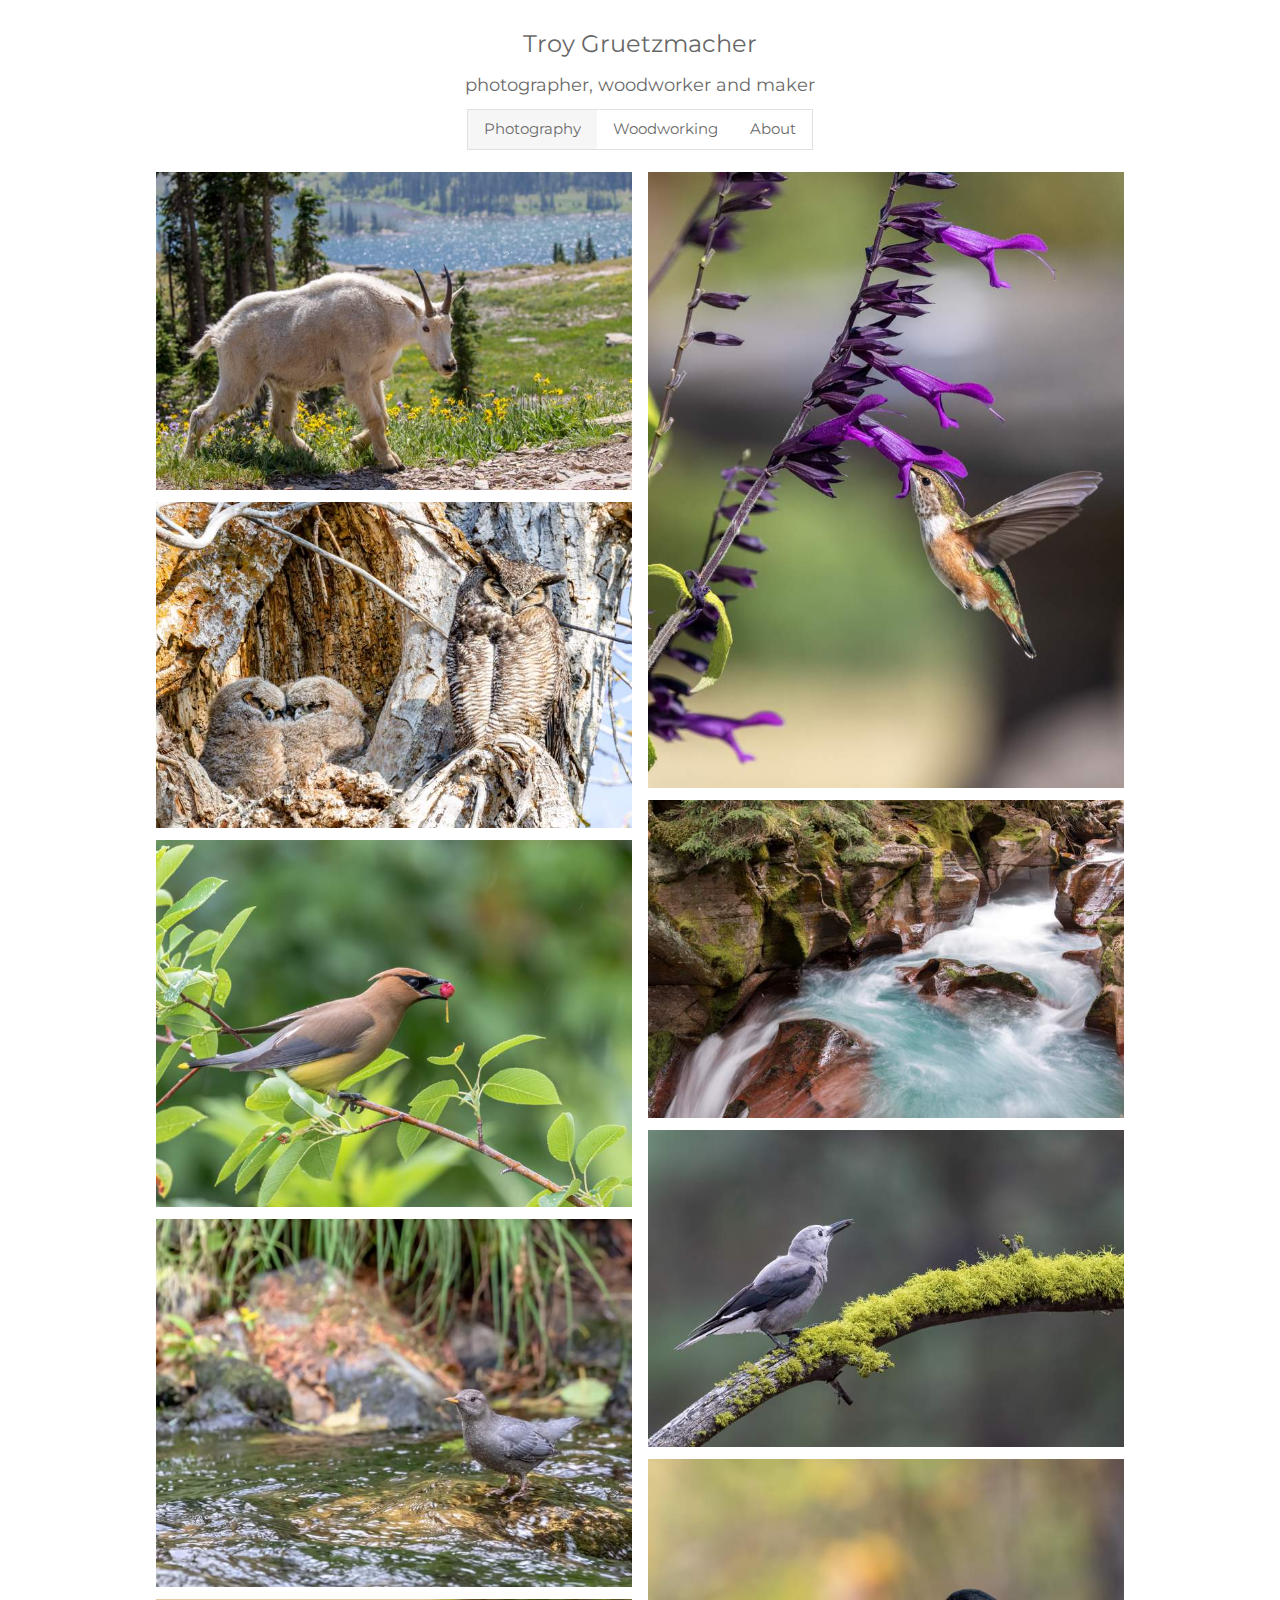
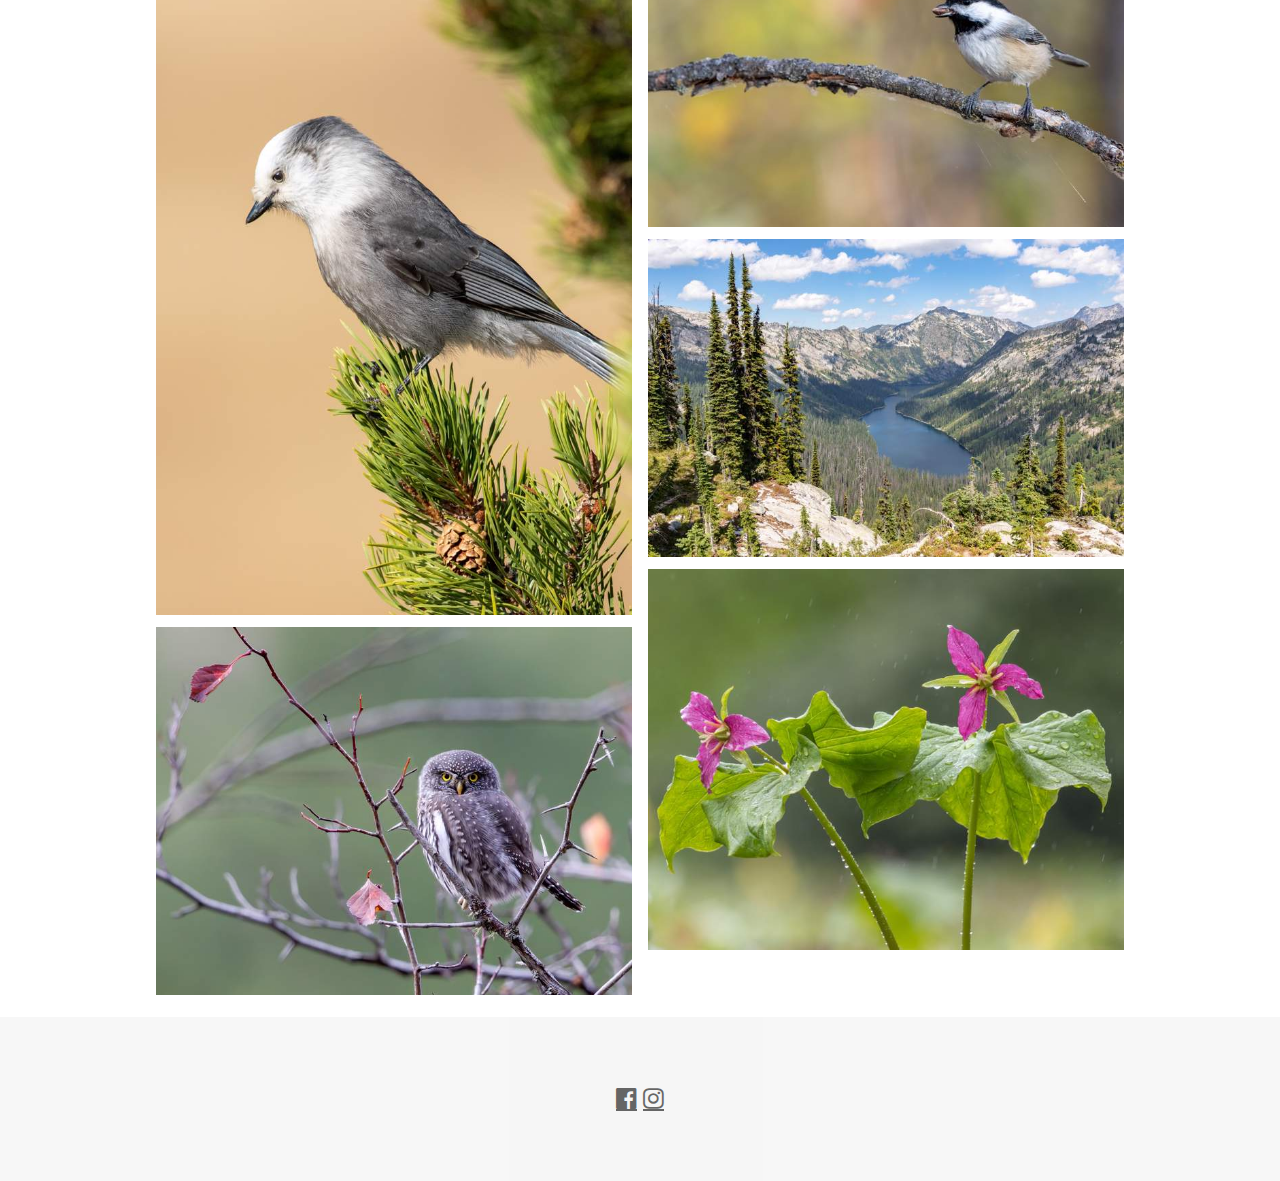
==== commit c6bbf484: "updated profile" ====
--- a/www/index.html
+++ b/www/index.html
@@ -67,25 +67,28 @@
 <a href="Images\Portfolio\portfolio-5.jpg" itemprop="contentUrl" data-size="1500x1941">
  <img src="Images\Portfolio\Thumbnails\portfolio-5.jpg" itemprop="thumbnail" alt="Image description" style = "width:100% "/>
 </a>
-</div>
-<div class="w3-half">
 <a href="Images\Portfolio\portfolio-6.jpg" itemprop="contentUrl" data-size="1500x1159">
  <img src="Images\Portfolio\Thumbnails\portfolio-6.jpg" itemprop="thumbnail" alt="Image description" style = "width:100% "/>
 </a>
+</div>
+<div class="w3-half">
 <a href="Images\Portfolio\portfolio-7.jpg" itemprop="contentUrl" data-size="1500x1941">
  <img src="Images\Portfolio\Thumbnails\portfolio-7.jpg" itemprop="thumbnail" alt="Image description" style = "width:100% "/>
 </a>
 <a href="Images\Portfolio\portfolio-8.jpg" itemprop="contentUrl" data-size="1500x1000">
  <img src="Images\Portfolio\Thumbnails\portfolio-8.jpg" itemprop="thumbnail" alt="Image description" style = "width:100% "/>
 </a>
-<a href="Images\Portfolio\portfolio-9.jpg" itemprop="contentUrl" data-size="1500x1159">
+<a href="Images\Portfolio\portfolio-9.jpg" itemprop="contentUrl" data-size="1500x1000">
  <img src="Images\Portfolio\Thumbnails\portfolio-9.jpg" itemprop="thumbnail" alt="Image description" style = "width:100% "/>
 </a>
-<a href="Images\Portfolio\portfolio-10.jpg" itemprop="contentUrl" data-size="1500x1000">
+<a href="Images\Portfolio\portfolio-10.jpg" itemprop="contentUrl" data-size="1500x1159">
  <img src="Images\Portfolio\Thumbnails\portfolio-10.jpg" itemprop="thumbnail" alt="Image description" style = "width:100% "/>
 </a>
-<a href="Images\Portfolio\portfolio-11.jpg" itemprop="contentUrl" data-size="1500x1200">
+<a href="Images\Portfolio\portfolio-11.jpg" itemprop="contentUrl" data-size="1500x1000">
  <img src="Images\Portfolio\Thumbnails\portfolio-11.jpg" itemprop="thumbnail" alt="Image description" style = "width:100% "/>
+</a>
+<a href="Images\Portfolio\portfolio-12.jpg" itemprop="contentUrl" data-size="1500x1200">
+ <img src="Images\Portfolio\Thumbnails\portfolio-12.jpg" itemprop="thumbnail" alt="Image description" style = "width:100% "/>
 </a>
 </div>
 
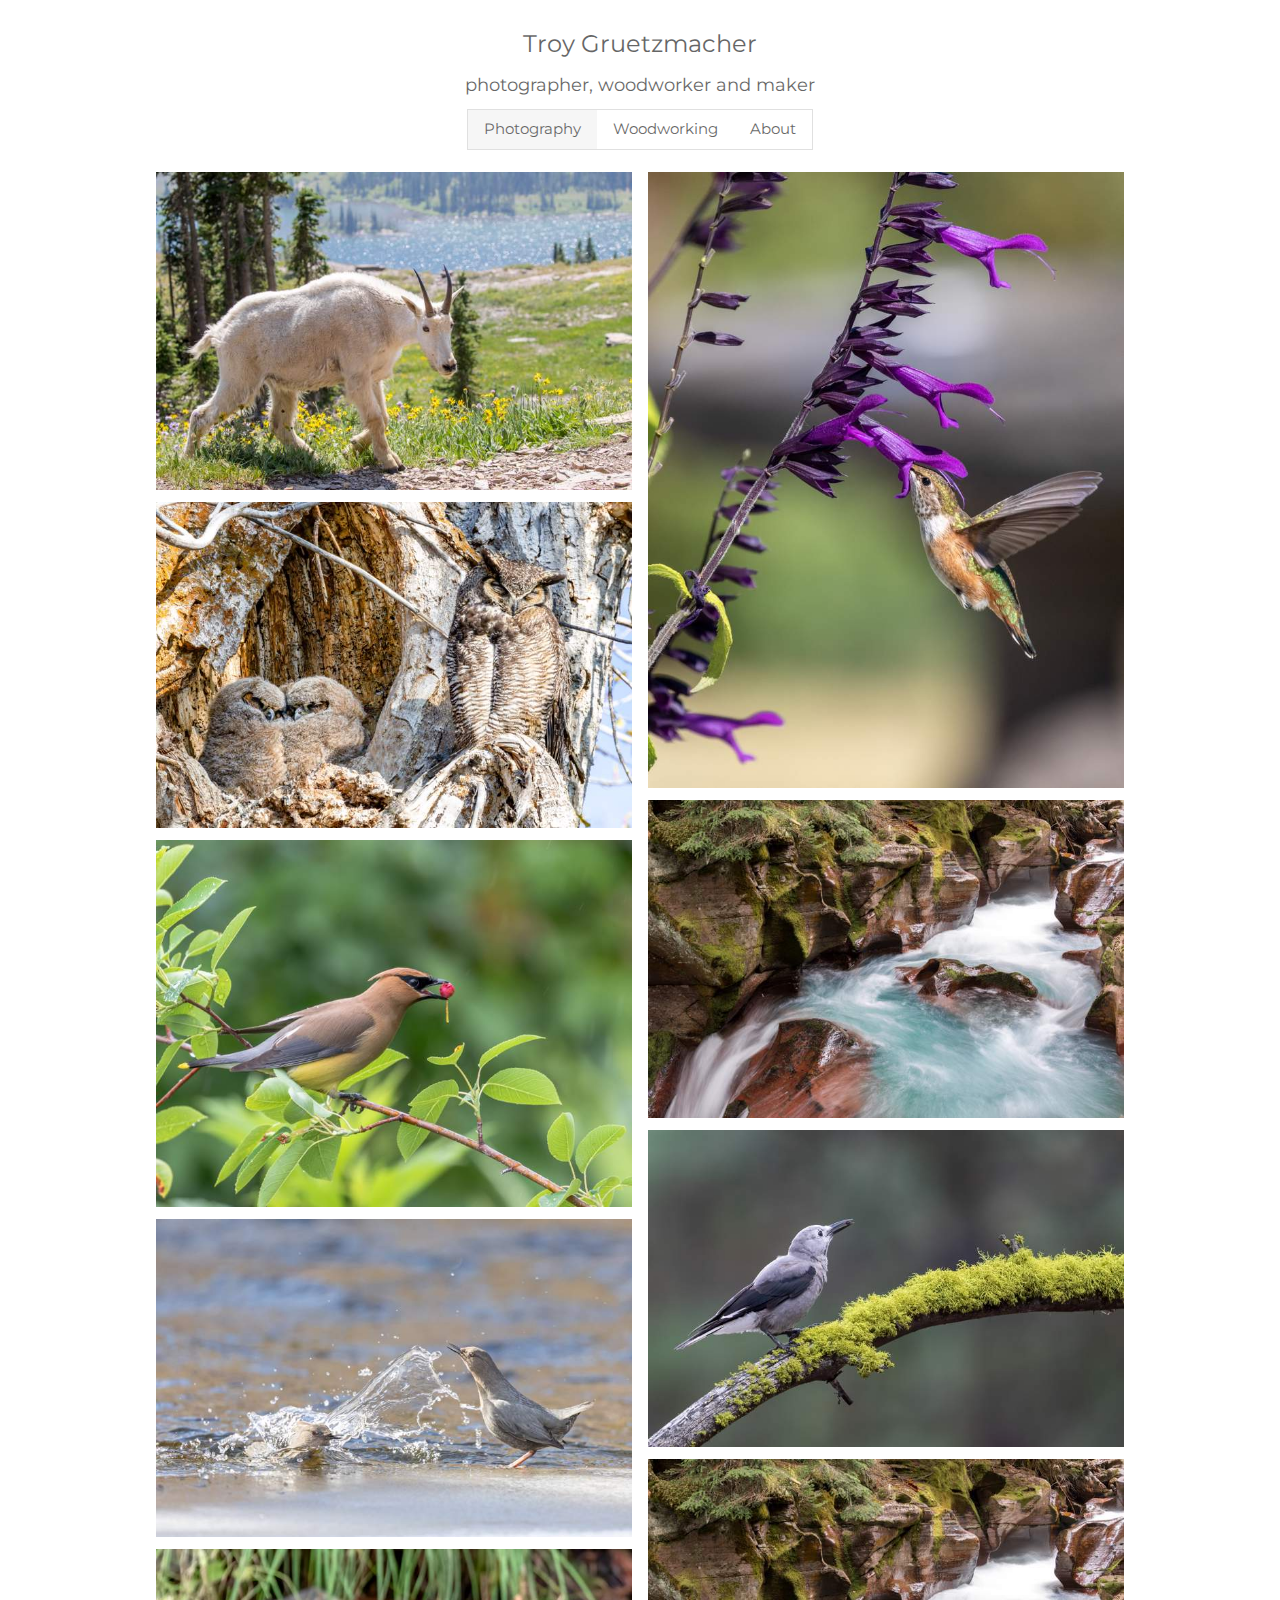
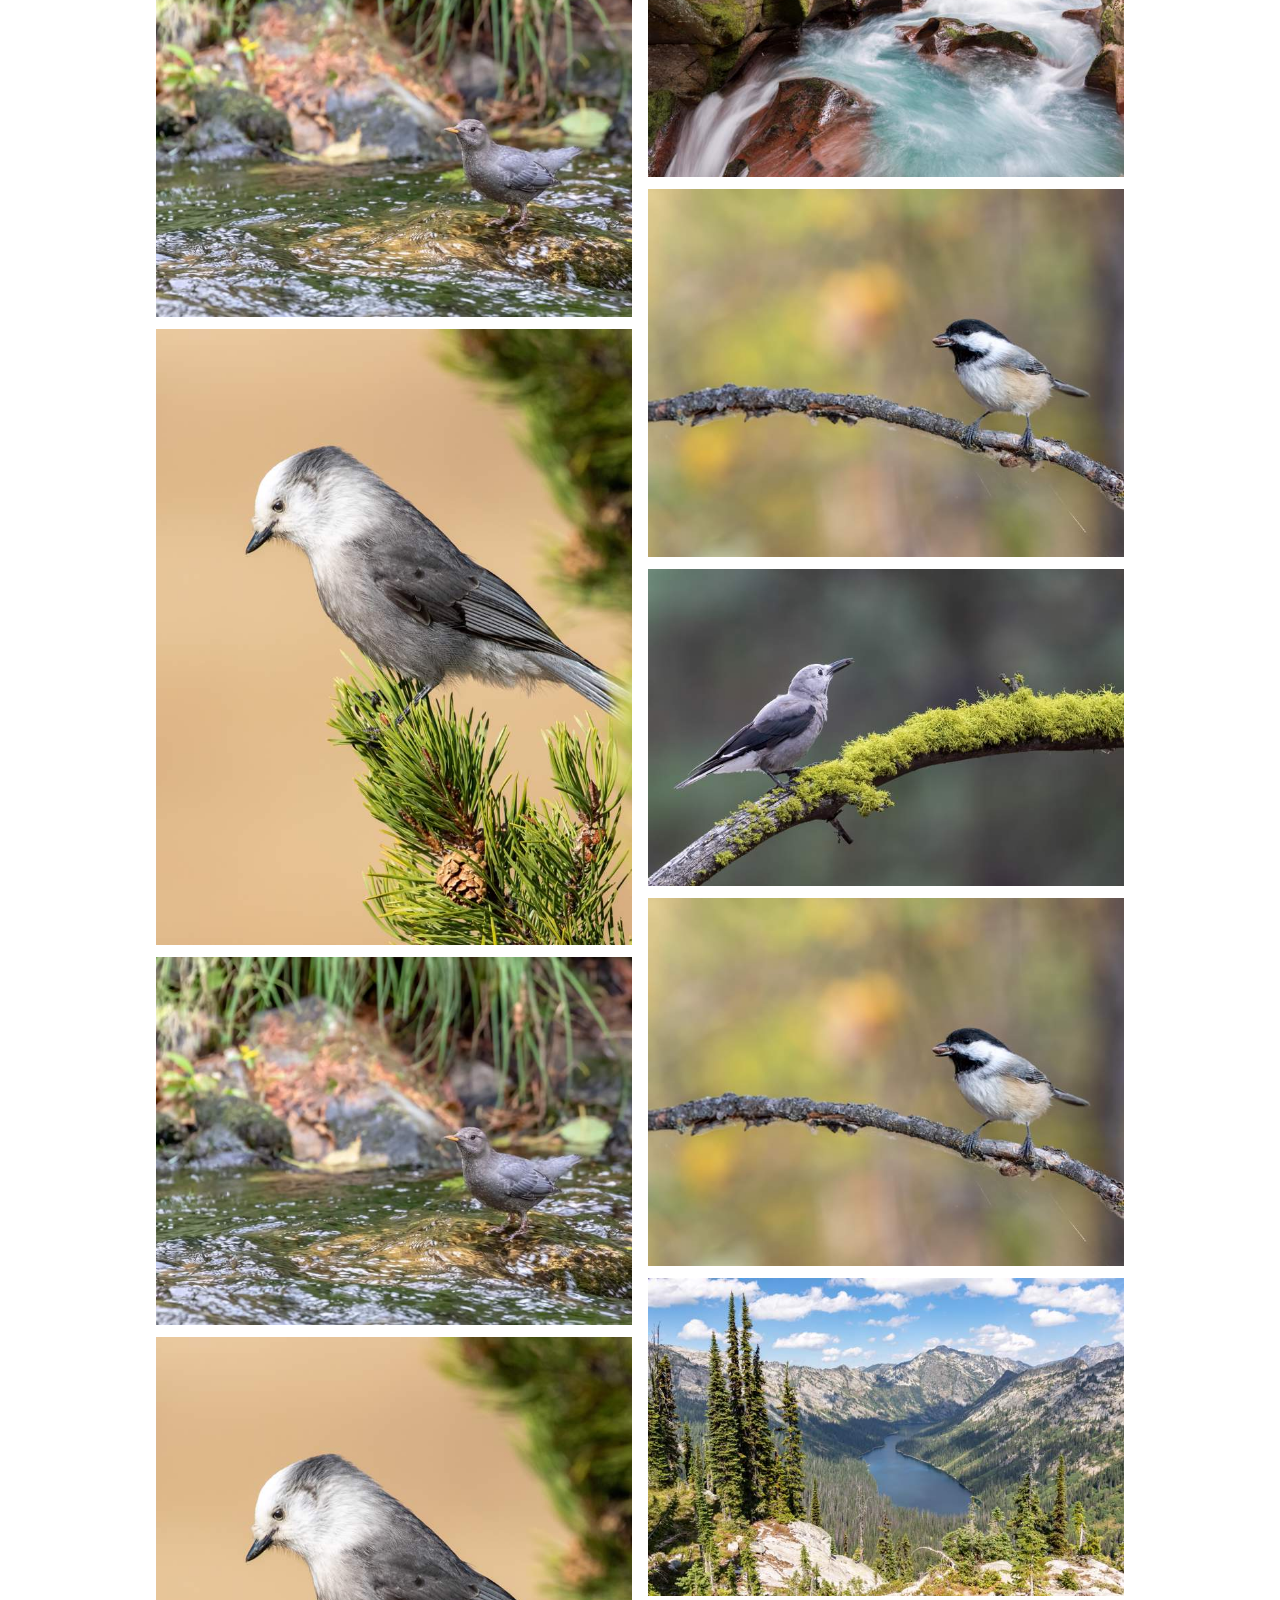
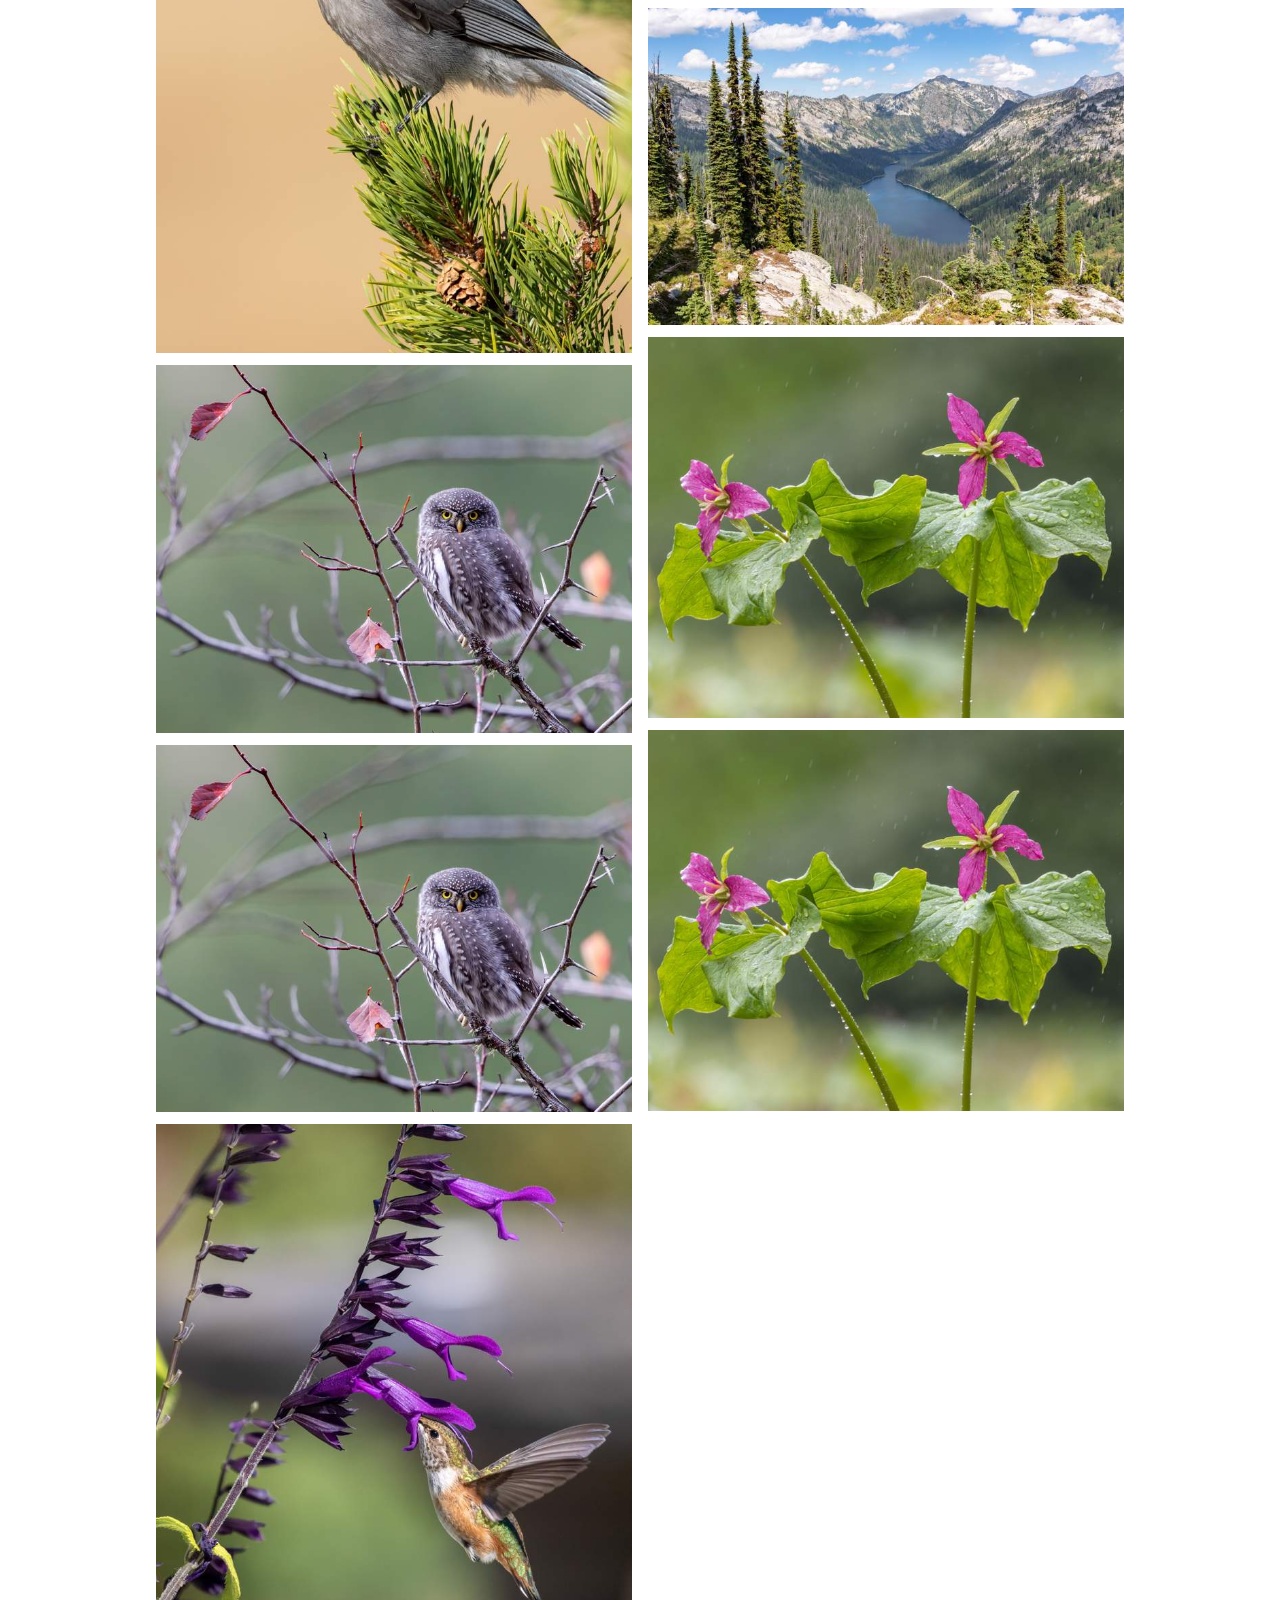
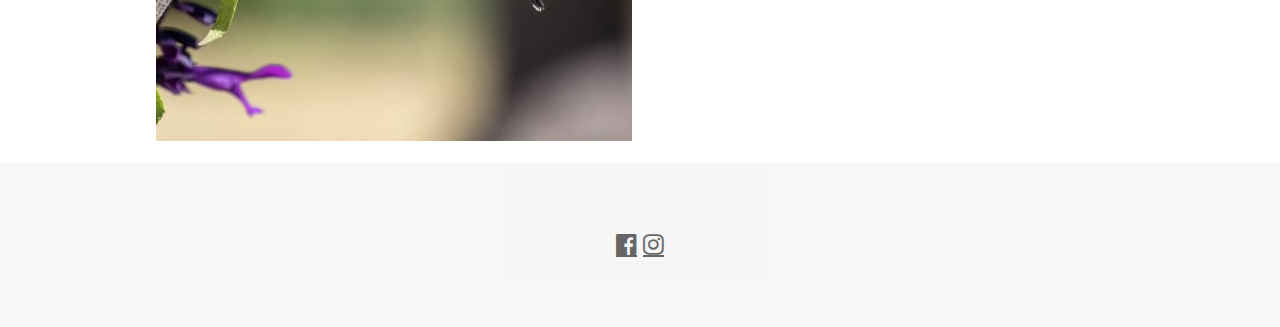
==== commit f9aecd1b: "added image" ====
--- a/www/index.html
+++ b/www/index.html
@@ -61,34 +61,64 @@
 <a href="Images\Portfolio\portfolio-3.jpg" itemprop="contentUrl" data-size="1500x1159">
  <img src="Images\Portfolio\Thumbnails\portfolio-3.jpg" itemprop="thumbnail" alt="Image description" style = "width:100% "/>
 </a>
-<a href="Images\Portfolio\portfolio-4.jpg" itemprop="contentUrl" data-size="1500x1159">
+<a href="Images\Portfolio\portfolio-4.jpg" itemprop="contentUrl" data-size="1500x1000">
  <img src="Images\Portfolio\Thumbnails\portfolio-4.jpg" itemprop="thumbnail" alt="Image description" style = "width:100% "/>
 </a>
-<a href="Images\Portfolio\portfolio-5.jpg" itemprop="contentUrl" data-size="1500x1941">
+<a href="Images\Portfolio\portfolio-5.jpg" itemprop="contentUrl" data-size="1500x1159">
  <img src="Images\Portfolio\Thumbnails\portfolio-5.jpg" itemprop="thumbnail" alt="Image description" style = "width:100% "/>
 </a>
-<a href="Images\Portfolio\portfolio-6.jpg" itemprop="contentUrl" data-size="1500x1159">
+<a href="Images\Portfolio\portfolio-6.jpg" itemprop="contentUrl" data-size="1500x1941">
  <img src="Images\Portfolio\Thumbnails\portfolio-6.jpg" itemprop="thumbnail" alt="Image description" style = "width:100% "/>
 </a>
-</div>
-<div class="w3-half">
-<a href="Images\Portfolio\portfolio-7.jpg" itemprop="contentUrl" data-size="1500x1941">
+<a href="Images\Portfolio\portfolio-7.jpg" itemprop="contentUrl" data-size="1500x1159">
  <img src="Images\Portfolio\Thumbnails\portfolio-7.jpg" itemprop="thumbnail" alt="Image description" style = "width:100% "/>
 </a>
-<a href="Images\Portfolio\portfolio-8.jpg" itemprop="contentUrl" data-size="1500x1000">
+<a href="Images\Portfolio\portfolio-8.jpg" itemprop="contentUrl" data-size="1500x1941">
  <img src="Images\Portfolio\Thumbnails\portfolio-8.jpg" itemprop="thumbnail" alt="Image description" style = "width:100% "/>
 </a>
-<a href="Images\Portfolio\portfolio-9.jpg" itemprop="contentUrl" data-size="1500x1000">
+<a href="Images\Portfolio\portfolio-9.jpg" itemprop="contentUrl" data-size="1500x1159">
  <img src="Images\Portfolio\Thumbnails\portfolio-9.jpg" itemprop="thumbnail" alt="Image description" style = "width:100% "/>
 </a>
 <a href="Images\Portfolio\portfolio-10.jpg" itemprop="contentUrl" data-size="1500x1159">
  <img src="Images\Portfolio\Thumbnails\portfolio-10.jpg" itemprop="thumbnail" alt="Image description" style = "width:100% "/>
 </a>
-<a href="Images\Portfolio\portfolio-11.jpg" itemprop="contentUrl" data-size="1500x1000">
+<a href="Images\Portfolio\portfolio-11.jpg" itemprop="contentUrl" data-size="1500x1941">
  <img src="Images\Portfolio\Thumbnails\portfolio-11.jpg" itemprop="thumbnail" alt="Image description" style = "width:100% "/>
 </a>
-<a href="Images\Portfolio\portfolio-12.jpg" itemprop="contentUrl" data-size="1500x1200">
+</div>
+<div class="w3-half">
+<a href="Images\Portfolio\portfolio-12.jpg" itemprop="contentUrl" data-size="1500x1941">
  <img src="Images\Portfolio\Thumbnails\portfolio-12.jpg" itemprop="thumbnail" alt="Image description" style = "width:100% "/>
+</a>
+<a href="Images\Portfolio\portfolio-13.jpg" itemprop="contentUrl" data-size="1500x1000">
+ <img src="Images\Portfolio\Thumbnails\portfolio-13.jpg" itemprop="thumbnail" alt="Image description" style = "width:100% "/>
+</a>
+<a href="Images\Portfolio\portfolio-14.jpg" itemprop="contentUrl" data-size="1500x1000">
+ <img src="Images\Portfolio\Thumbnails\portfolio-14.jpg" itemprop="thumbnail" alt="Image description" style = "width:100% "/>
+</a>
+<a href="Images\Portfolio\portfolio-15.jpg" itemprop="contentUrl" data-size="1500x1000">
+ <img src="Images\Portfolio\Thumbnails\portfolio-15.jpg" itemprop="thumbnail" alt="Image description" style = "width:100% "/>
+</a>
+<a href="Images\Portfolio\portfolio-16.jpg" itemprop="contentUrl" data-size="1500x1159">
+ <img src="Images\Portfolio\Thumbnails\portfolio-16.jpg" itemprop="thumbnail" alt="Image description" style = "width:100% "/>
+</a>
+<a href="Images\Portfolio\portfolio-17.jpg" itemprop="contentUrl" data-size="1500x1000">
+ <img src="Images\Portfolio\Thumbnails\portfolio-17.jpg" itemprop="thumbnail" alt="Image description" style = "width:100% "/>
+</a>
+<a href="Images\Portfolio\portfolio-18.jpg" itemprop="contentUrl" data-size="1500x1159">
+ <img src="Images\Portfolio\Thumbnails\portfolio-18.jpg" itemprop="thumbnail" alt="Image description" style = "width:100% "/>
+</a>
+<a href="Images\Portfolio\portfolio-19.jpg" itemprop="contentUrl" data-size="1500x1000">
+ <img src="Images\Portfolio\Thumbnails\portfolio-19.jpg" itemprop="thumbnail" alt="Image description" style = "width:100% "/>
+</a>
+<a href="Images\Portfolio\portfolio-20.jpg" itemprop="contentUrl" data-size="1500x1000">
+ <img src="Images\Portfolio\Thumbnails\portfolio-20.jpg" itemprop="thumbnail" alt="Image description" style = "width:100% "/>
+</a>
+<a href="Images\Portfolio\portfolio-21.jpg" itemprop="contentUrl" data-size="1500x1200">
+ <img src="Images\Portfolio\Thumbnails\portfolio-21.jpg" itemprop="thumbnail" alt="Image description" style = "width:100% "/>
+</a>
+<a href="Images\Portfolio\portfolio-22.jpg" itemprop="contentUrl" data-size="1500x1200">
+ <img src="Images\Portfolio\Thumbnails\portfolio-22.jpg" itemprop="thumbnail" alt="Image description" style = "width:100% "/>
 </a>
 </div>
 
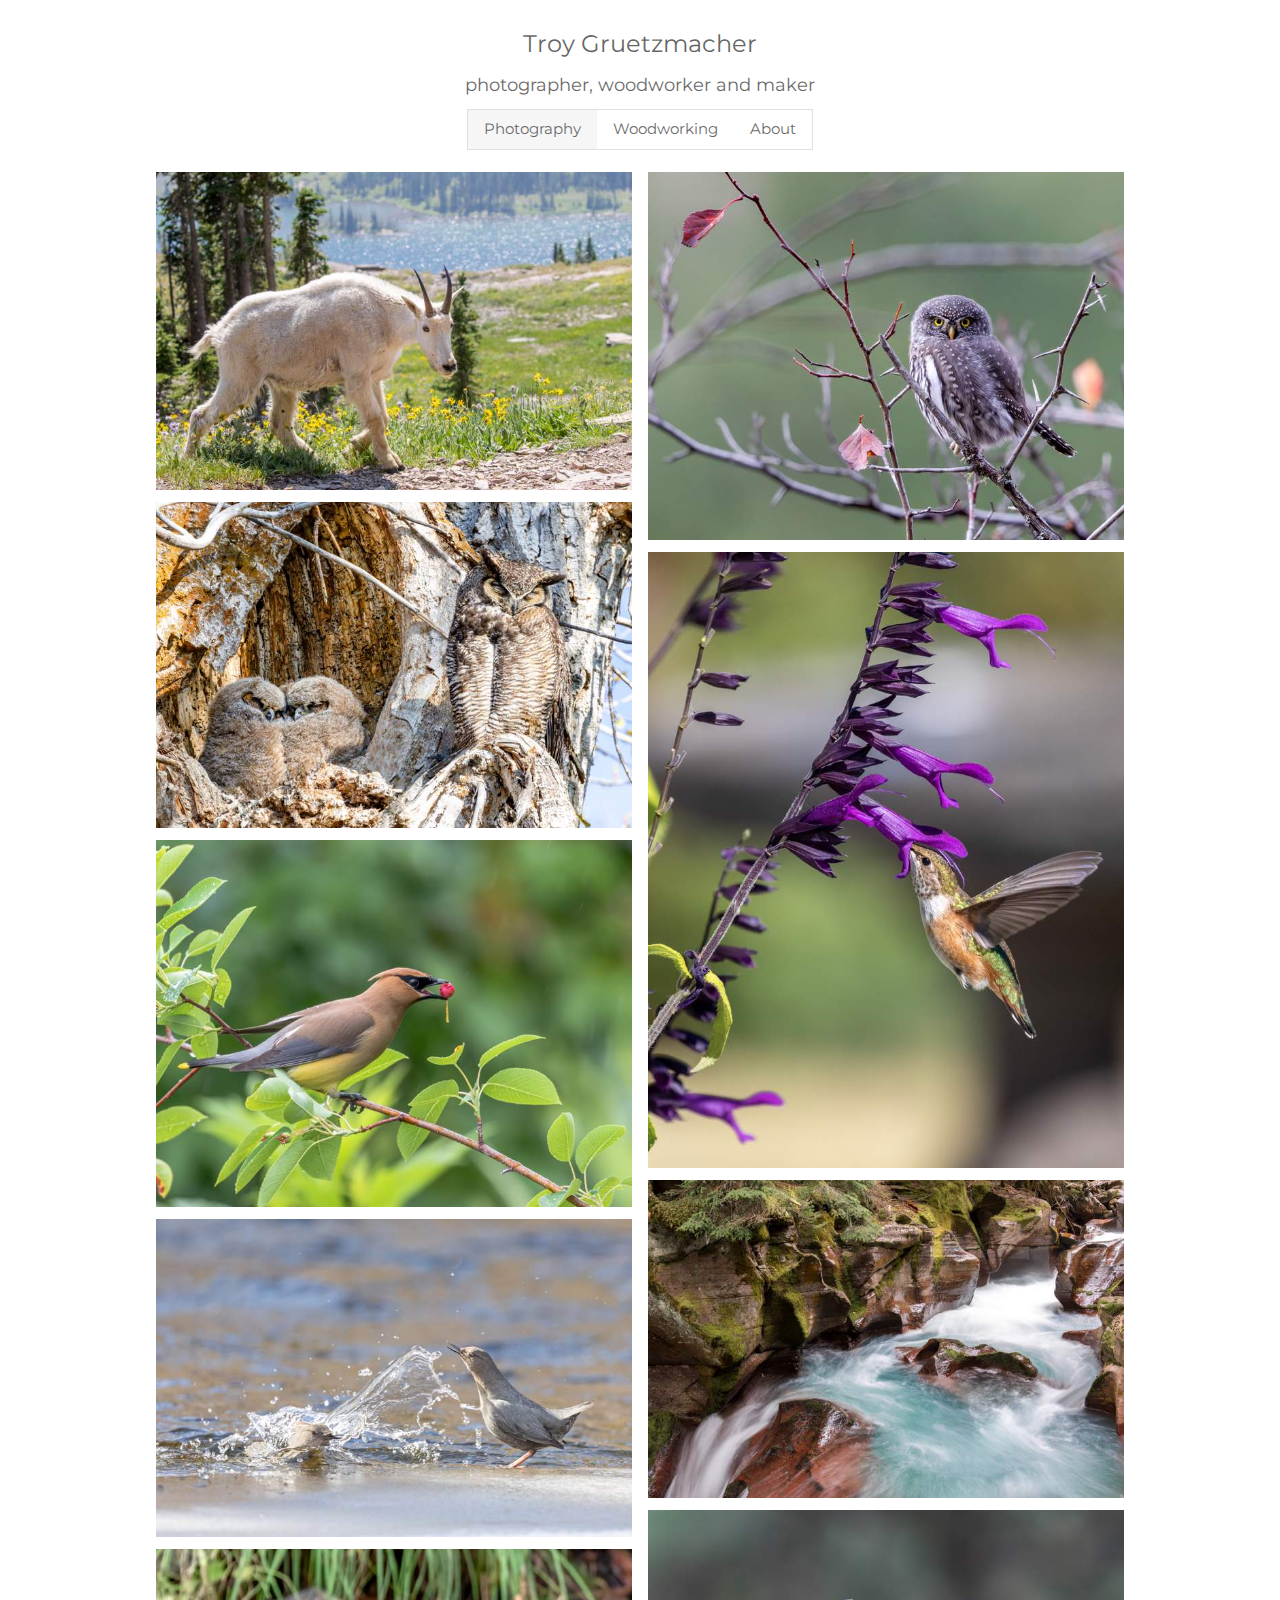
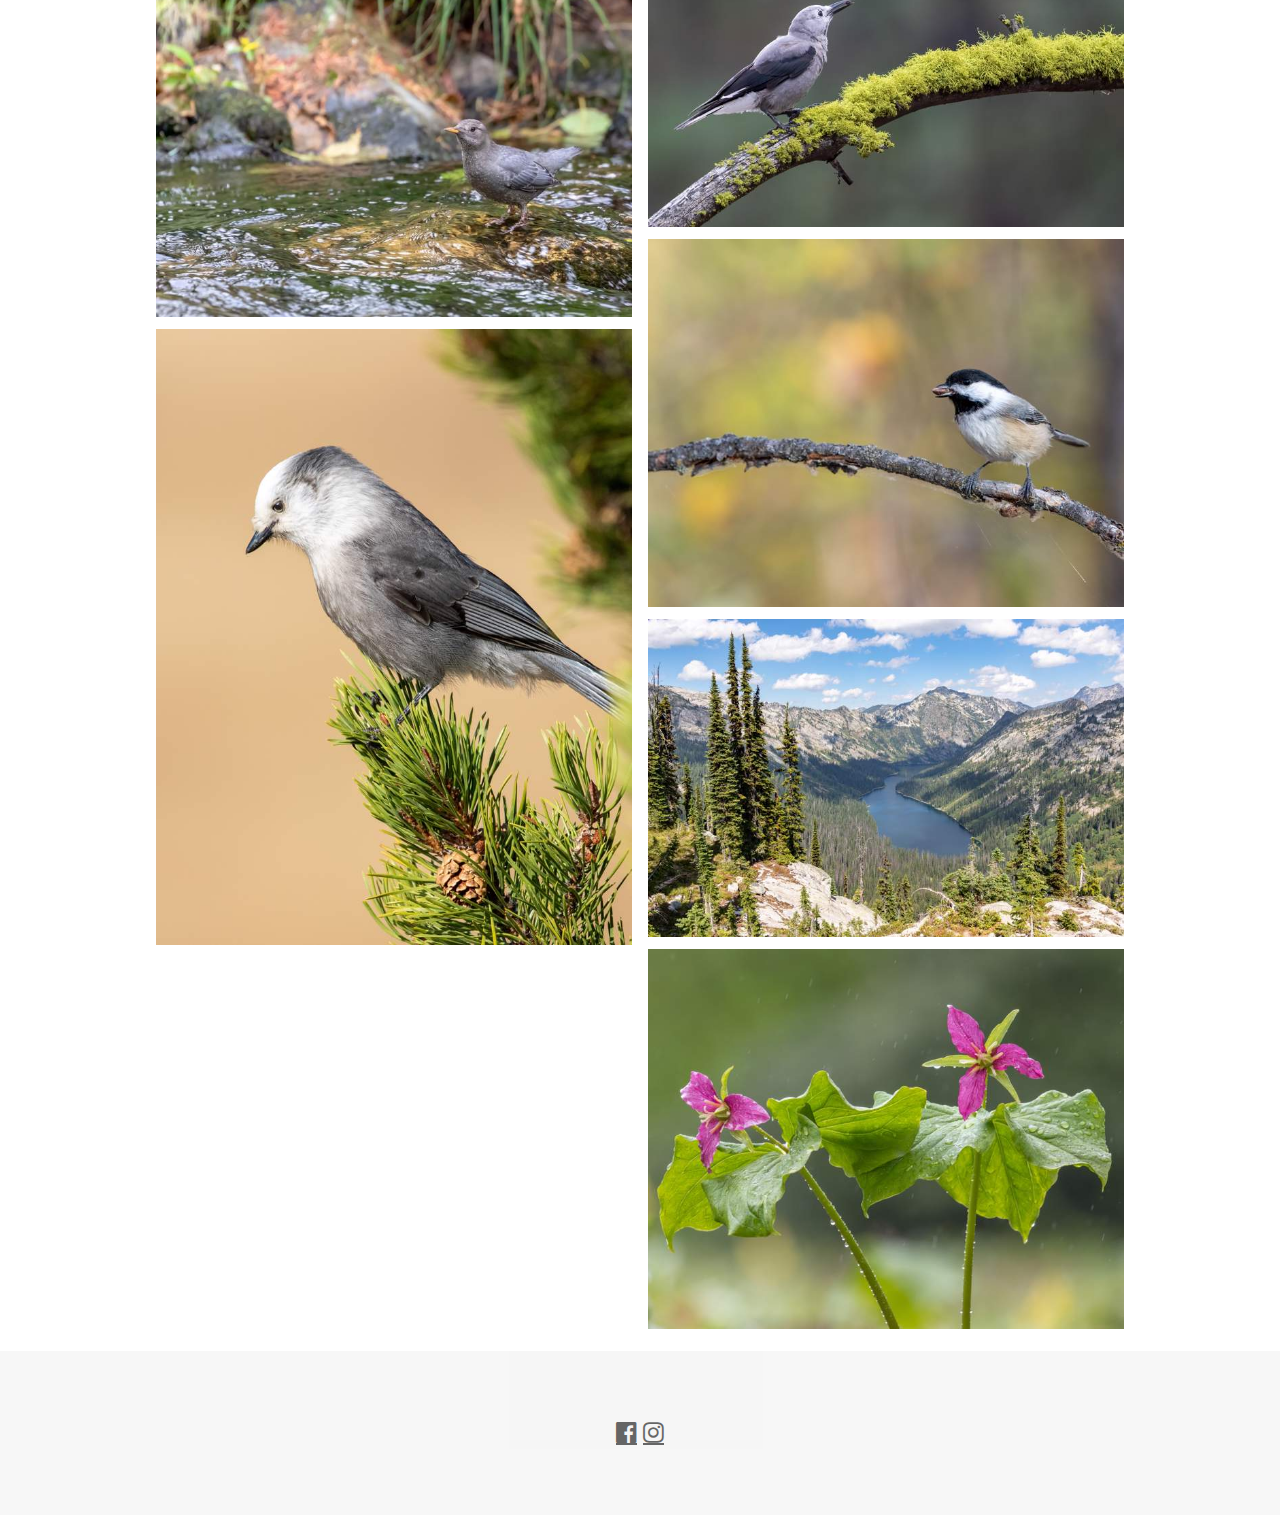
==== commit b1219d64: "re export" ====
--- a/www/index.html
+++ b/www/index.html
@@ -70,55 +70,28 @@
 <a href="Images\Portfolio\portfolio-6.jpg" itemprop="contentUrl" data-size="1500x1941">
  <img src="Images\Portfolio\Thumbnails\portfolio-6.jpg" itemprop="thumbnail" alt="Image description" style = "width:100% "/>
 </a>
+</div>
+<div class="w3-half">
 <a href="Images\Portfolio\portfolio-7.jpg" itemprop="contentUrl" data-size="1500x1159">
  <img src="Images\Portfolio\Thumbnails\portfolio-7.jpg" itemprop="thumbnail" alt="Image description" style = "width:100% "/>
 </a>
 <a href="Images\Portfolio\portfolio-8.jpg" itemprop="contentUrl" data-size="1500x1941">
  <img src="Images\Portfolio\Thumbnails\portfolio-8.jpg" itemprop="thumbnail" alt="Image description" style = "width:100% "/>
 </a>
-<a href="Images\Portfolio\portfolio-9.jpg" itemprop="contentUrl" data-size="1500x1159">
+<a href="Images\Portfolio\portfolio-9.jpg" itemprop="contentUrl" data-size="1500x1000">
  <img src="Images\Portfolio\Thumbnails\portfolio-9.jpg" itemprop="thumbnail" alt="Image description" style = "width:100% "/>
 </a>
-<a href="Images\Portfolio\portfolio-10.jpg" itemprop="contentUrl" data-size="1500x1159">
+<a href="Images\Portfolio\portfolio-10.jpg" itemprop="contentUrl" data-size="1500x1000">
  <img src="Images\Portfolio\Thumbnails\portfolio-10.jpg" itemprop="thumbnail" alt="Image description" style = "width:100% "/>
 </a>
-<a href="Images\Portfolio\portfolio-11.jpg" itemprop="contentUrl" data-size="1500x1941">
+<a href="Images\Portfolio\portfolio-11.jpg" itemprop="contentUrl" data-size="1500x1159">
  <img src="Images\Portfolio\Thumbnails\portfolio-11.jpg" itemprop="thumbnail" alt="Image description" style = "width:100% "/>
 </a>
-</div>
-<div class="w3-half">
-<a href="Images\Portfolio\portfolio-12.jpg" itemprop="contentUrl" data-size="1500x1941">
+<a href="Images\Portfolio\portfolio-12.jpg" itemprop="contentUrl" data-size="1500x1000">
  <img src="Images\Portfolio\Thumbnails\portfolio-12.jpg" itemprop="thumbnail" alt="Image description" style = "width:100% "/>
 </a>
-<a href="Images\Portfolio\portfolio-13.jpg" itemprop="contentUrl" data-size="1500x1000">
+<a href="Images\Portfolio\portfolio-13.jpg" itemprop="contentUrl" data-size="1500x1200">
  <img src="Images\Portfolio\Thumbnails\portfolio-13.jpg" itemprop="thumbnail" alt="Image description" style = "width:100% "/>
-</a>
-<a href="Images\Portfolio\portfolio-14.jpg" itemprop="contentUrl" data-size="1500x1000">
- <img src="Images\Portfolio\Thumbnails\portfolio-14.jpg" itemprop="thumbnail" alt="Image description" style = "width:100% "/>
-</a>
-<a href="Images\Portfolio\portfolio-15.jpg" itemprop="contentUrl" data-size="1500x1000">
- <img src="Images\Portfolio\Thumbnails\portfolio-15.jpg" itemprop="thumbnail" alt="Image description" style = "width:100% "/>
-</a>
-<a href="Images\Portfolio\portfolio-16.jpg" itemprop="contentUrl" data-size="1500x1159">
- <img src="Images\Portfolio\Thumbnails\portfolio-16.jpg" itemprop="thumbnail" alt="Image description" style = "width:100% "/>
-</a>
-<a href="Images\Portfolio\portfolio-17.jpg" itemprop="contentUrl" data-size="1500x1000">
- <img src="Images\Portfolio\Thumbnails\portfolio-17.jpg" itemprop="thumbnail" alt="Image description" style = "width:100% "/>
-</a>
-<a href="Images\Portfolio\portfolio-18.jpg" itemprop="contentUrl" data-size="1500x1159">
- <img src="Images\Portfolio\Thumbnails\portfolio-18.jpg" itemprop="thumbnail" alt="Image description" style = "width:100% "/>
-</a>
-<a href="Images\Portfolio\portfolio-19.jpg" itemprop="contentUrl" data-size="1500x1000">
- <img src="Images\Portfolio\Thumbnails\portfolio-19.jpg" itemprop="thumbnail" alt="Image description" style = "width:100% "/>
-</a>
-<a href="Images\Portfolio\portfolio-20.jpg" itemprop="contentUrl" data-size="1500x1000">
- <img src="Images\Portfolio\Thumbnails\portfolio-20.jpg" itemprop="thumbnail" alt="Image description" style = "width:100% "/>
-</a>
-<a href="Images\Portfolio\portfolio-21.jpg" itemprop="contentUrl" data-size="1500x1200">
- <img src="Images\Portfolio\Thumbnails\portfolio-21.jpg" itemprop="thumbnail" alt="Image description" style = "width:100% "/>
-</a>
-<a href="Images\Portfolio\portfolio-22.jpg" itemprop="contentUrl" data-size="1500x1200">
- <img src="Images\Portfolio\Thumbnails\portfolio-22.jpg" itemprop="thumbnail" alt="Image description" style = "width:100% "/>
 </a>
 </div>
 
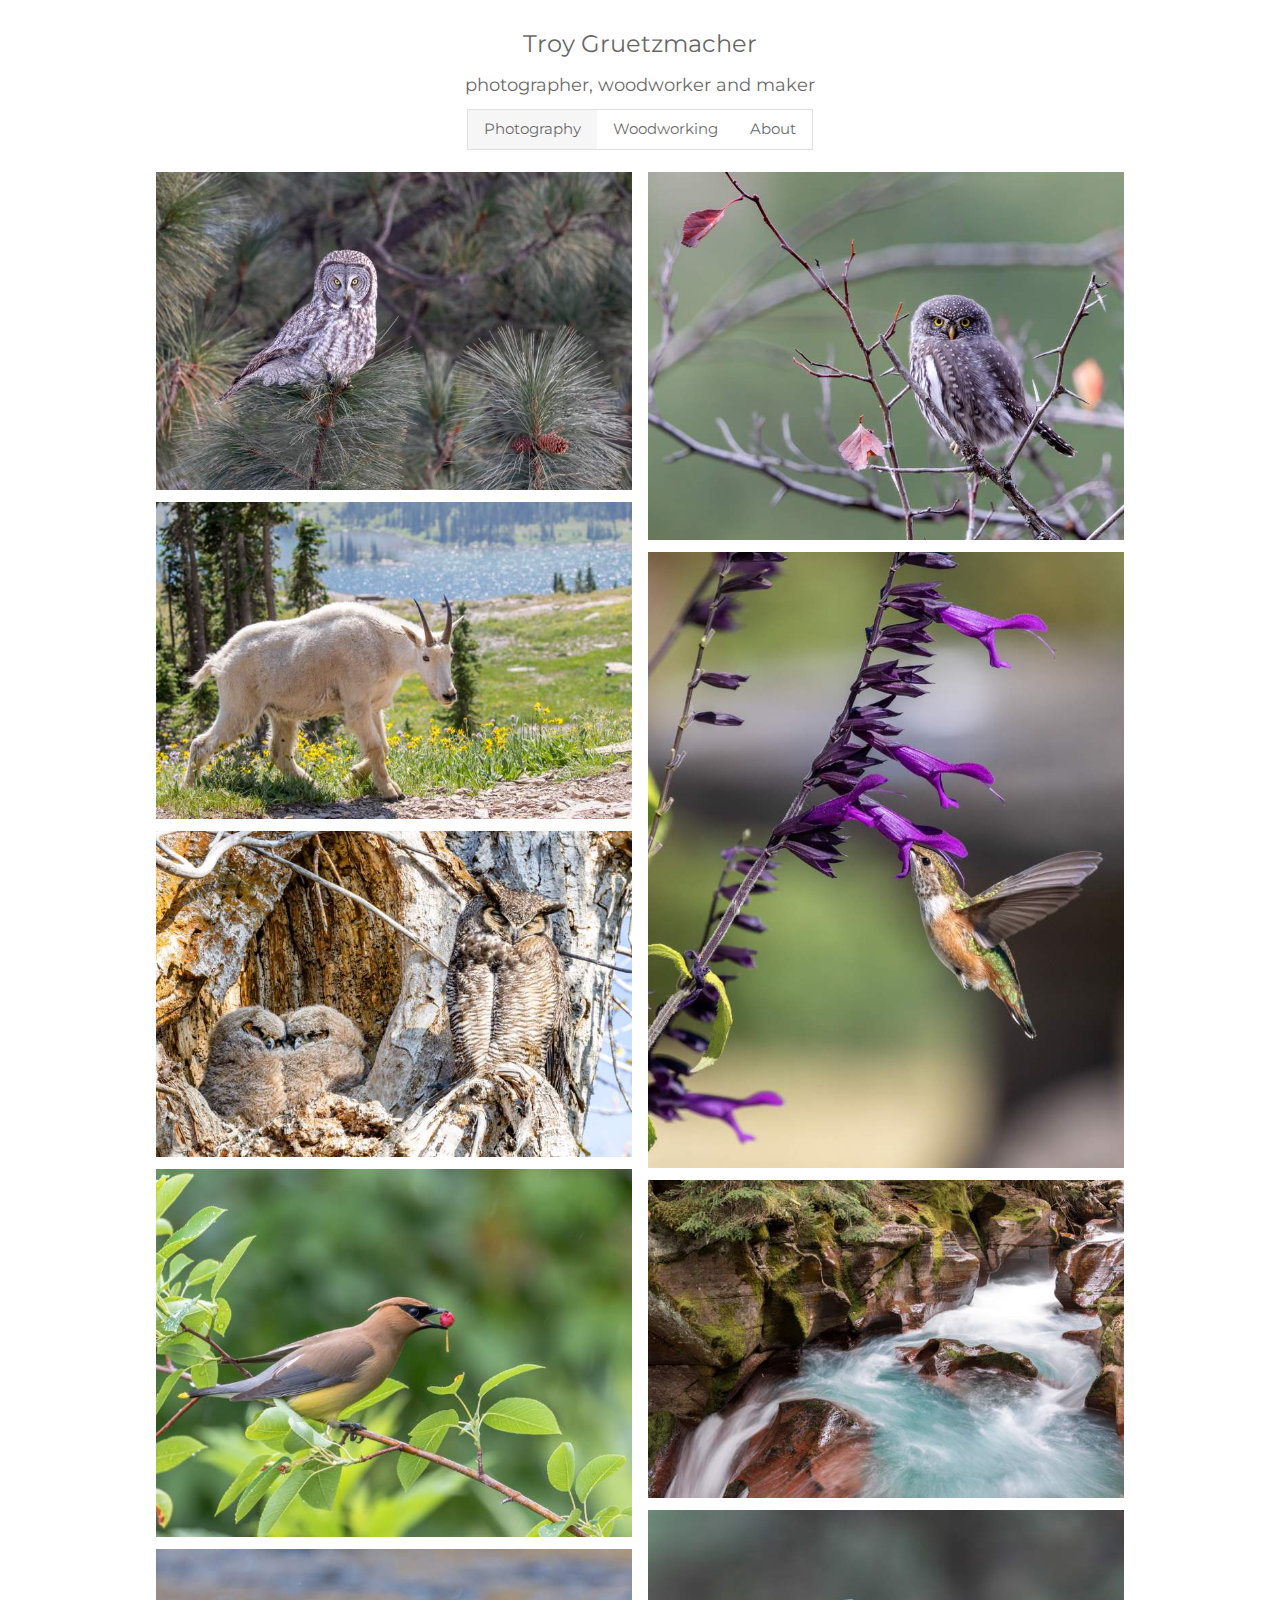
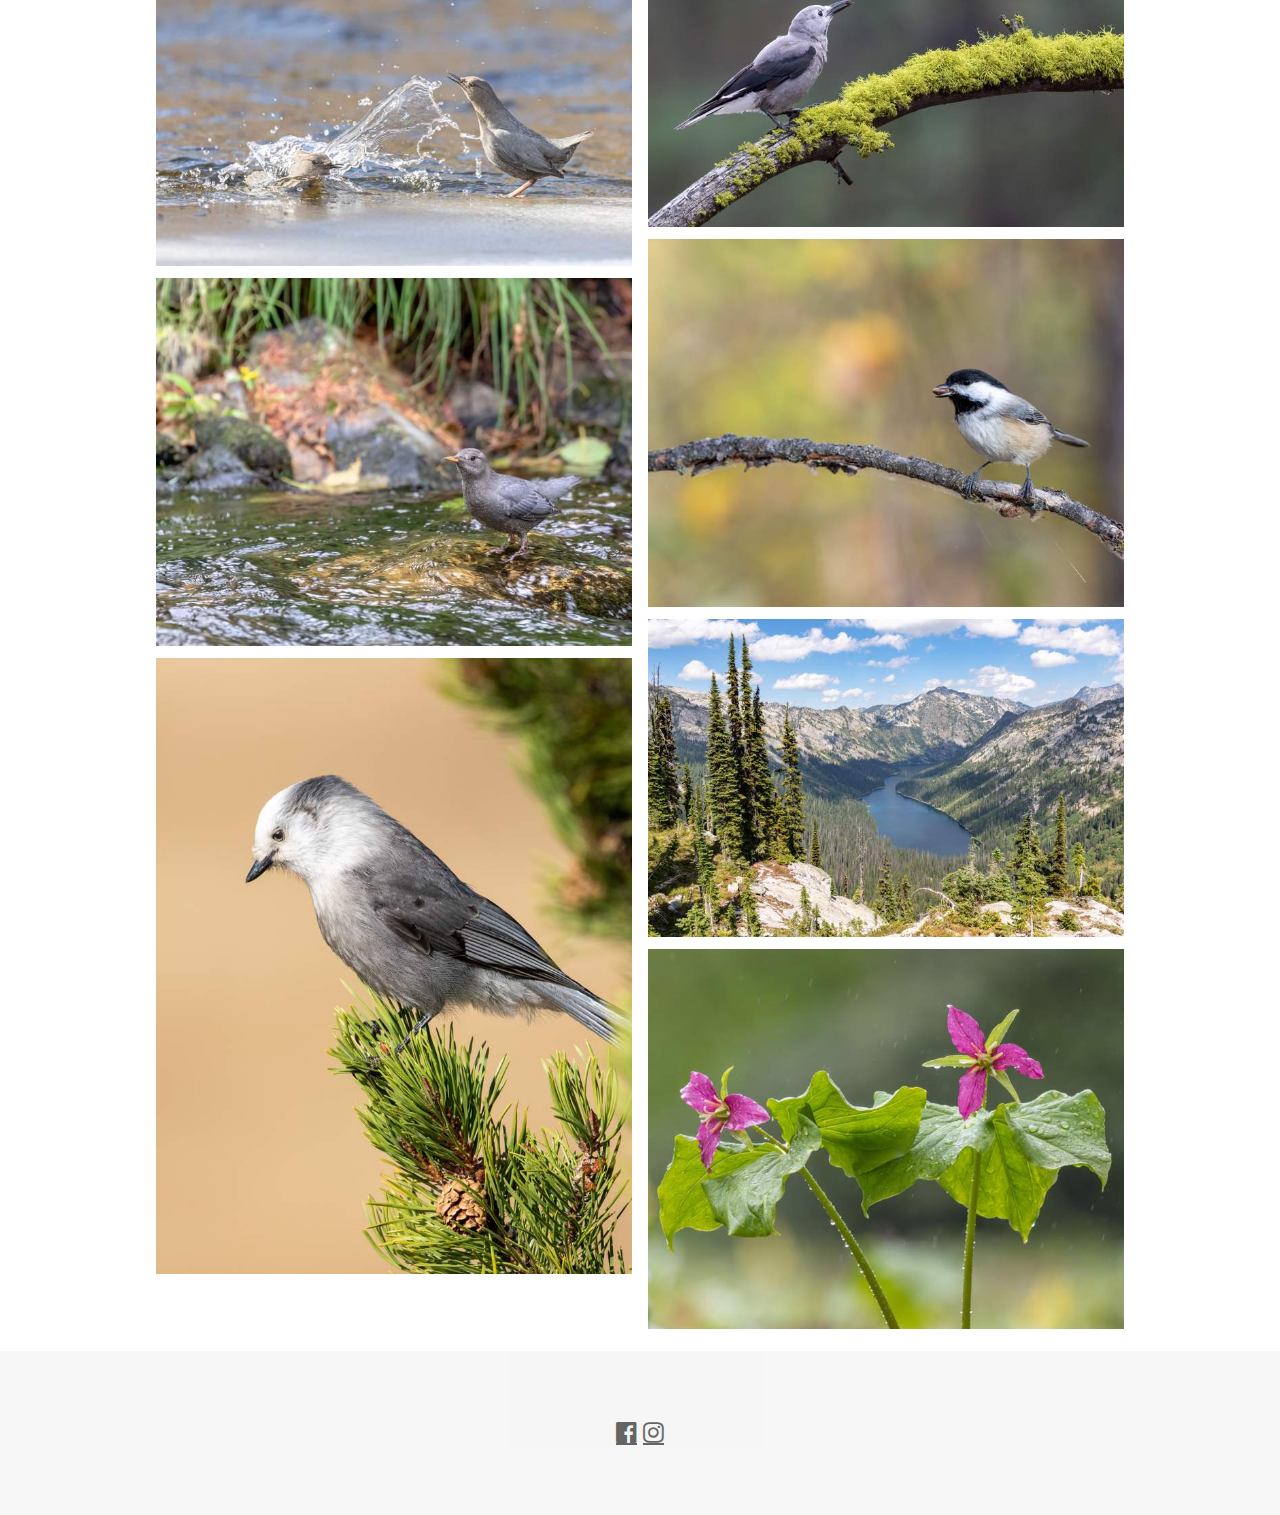
==== commit b970b1a4: "added photos" ====
--- a/www/index.html
+++ b/www/index.html
@@ -55,43 +55,46 @@
 <a href="Images\Portfolio\portfolio-1.jpg" itemprop="contentUrl" data-size="1500x1000">
  <img src="Images\Portfolio\Thumbnails\portfolio-1.jpg" itemprop="thumbnail" alt="Image description" style = "width:100% "/>
 </a>
-<a href="Images\Portfolio\portfolio-2.jpg" itemprop="contentUrl" data-size="1500x1026">
+<a href="Images\Portfolio\portfolio-2.jpg" itemprop="contentUrl" data-size="1500x1000">
  <img src="Images\Portfolio\Thumbnails\portfolio-2.jpg" itemprop="thumbnail" alt="Image description" style = "width:100% "/>
 </a>
-<a href="Images\Portfolio\portfolio-3.jpg" itemprop="contentUrl" data-size="1500x1159">
+<a href="Images\Portfolio\portfolio-3.jpg" itemprop="contentUrl" data-size="1500x1026">
  <img src="Images\Portfolio\Thumbnails\portfolio-3.jpg" itemprop="thumbnail" alt="Image description" style = "width:100% "/>
 </a>
-<a href="Images\Portfolio\portfolio-4.jpg" itemprop="contentUrl" data-size="1500x1000">
+<a href="Images\Portfolio\portfolio-4.jpg" itemprop="contentUrl" data-size="1500x1159">
  <img src="Images\Portfolio\Thumbnails\portfolio-4.jpg" itemprop="thumbnail" alt="Image description" style = "width:100% "/>
 </a>
-<a href="Images\Portfolio\portfolio-5.jpg" itemprop="contentUrl" data-size="1500x1159">
+<a href="Images\Portfolio\portfolio-5.jpg" itemprop="contentUrl" data-size="1500x1000">
  <img src="Images\Portfolio\Thumbnails\portfolio-5.jpg" itemprop="thumbnail" alt="Image description" style = "width:100% "/>
 </a>
-<a href="Images\Portfolio\portfolio-6.jpg" itemprop="contentUrl" data-size="1500x1941">
+<a href="Images\Portfolio\portfolio-6.jpg" itemprop="contentUrl" data-size="1500x1159">
  <img src="Images\Portfolio\Thumbnails\portfolio-6.jpg" itemprop="thumbnail" alt="Image description" style = "width:100% "/>
+</a>
+<a href="Images\Portfolio\portfolio-7.jpg" itemprop="contentUrl" data-size="1500x1941">
+ <img src="Images\Portfolio\Thumbnails\portfolio-7.jpg" itemprop="thumbnail" alt="Image description" style = "width:100% "/>
 </a>
 </div>
 <div class="w3-half">
-<a href="Images\Portfolio\portfolio-7.jpg" itemprop="contentUrl" data-size="1500x1159">
- <img src="Images\Portfolio\Thumbnails\portfolio-7.jpg" itemprop="thumbnail" alt="Image description" style = "width:100% "/>
-</a>
-<a href="Images\Portfolio\portfolio-8.jpg" itemprop="contentUrl" data-size="1500x1941">
+<a href="Images\Portfolio\portfolio-8.jpg" itemprop="contentUrl" data-size="1500x1159">
  <img src="Images\Portfolio\Thumbnails\portfolio-8.jpg" itemprop="thumbnail" alt="Image description" style = "width:100% "/>
 </a>
-<a href="Images\Portfolio\portfolio-9.jpg" itemprop="contentUrl" data-size="1500x1000">
+<a href="Images\Portfolio\portfolio-9.jpg" itemprop="contentUrl" data-size="1500x1941">
  <img src="Images\Portfolio\Thumbnails\portfolio-9.jpg" itemprop="thumbnail" alt="Image description" style = "width:100% "/>
 </a>
 <a href="Images\Portfolio\portfolio-10.jpg" itemprop="contentUrl" data-size="1500x1000">
  <img src="Images\Portfolio\Thumbnails\portfolio-10.jpg" itemprop="thumbnail" alt="Image description" style = "width:100% "/>
 </a>
-<a href="Images\Portfolio\portfolio-11.jpg" itemprop="contentUrl" data-size="1500x1159">
+<a href="Images\Portfolio\portfolio-11.jpg" itemprop="contentUrl" data-size="1500x1000">
  <img src="Images\Portfolio\Thumbnails\portfolio-11.jpg" itemprop="thumbnail" alt="Image description" style = "width:100% "/>
 </a>
-<a href="Images\Portfolio\portfolio-12.jpg" itemprop="contentUrl" data-size="1500x1000">
+<a href="Images\Portfolio\portfolio-12.jpg" itemprop="contentUrl" data-size="1500x1159">
  <img src="Images\Portfolio\Thumbnails\portfolio-12.jpg" itemprop="thumbnail" alt="Image description" style = "width:100% "/>
 </a>
-<a href="Images\Portfolio\portfolio-13.jpg" itemprop="contentUrl" data-size="1500x1200">
+<a href="Images\Portfolio\portfolio-13.jpg" itemprop="contentUrl" data-size="1500x1000">
  <img src="Images\Portfolio\Thumbnails\portfolio-13.jpg" itemprop="thumbnail" alt="Image description" style = "width:100% "/>
+</a>
+<a href="Images\Portfolio\portfolio-14.jpg" itemprop="contentUrl" data-size="1500x1200">
+ <img src="Images\Portfolio\Thumbnails\portfolio-14.jpg" itemprop="thumbnail" alt="Image description" style = "width:100% "/>
 </a>
 </div>
 
